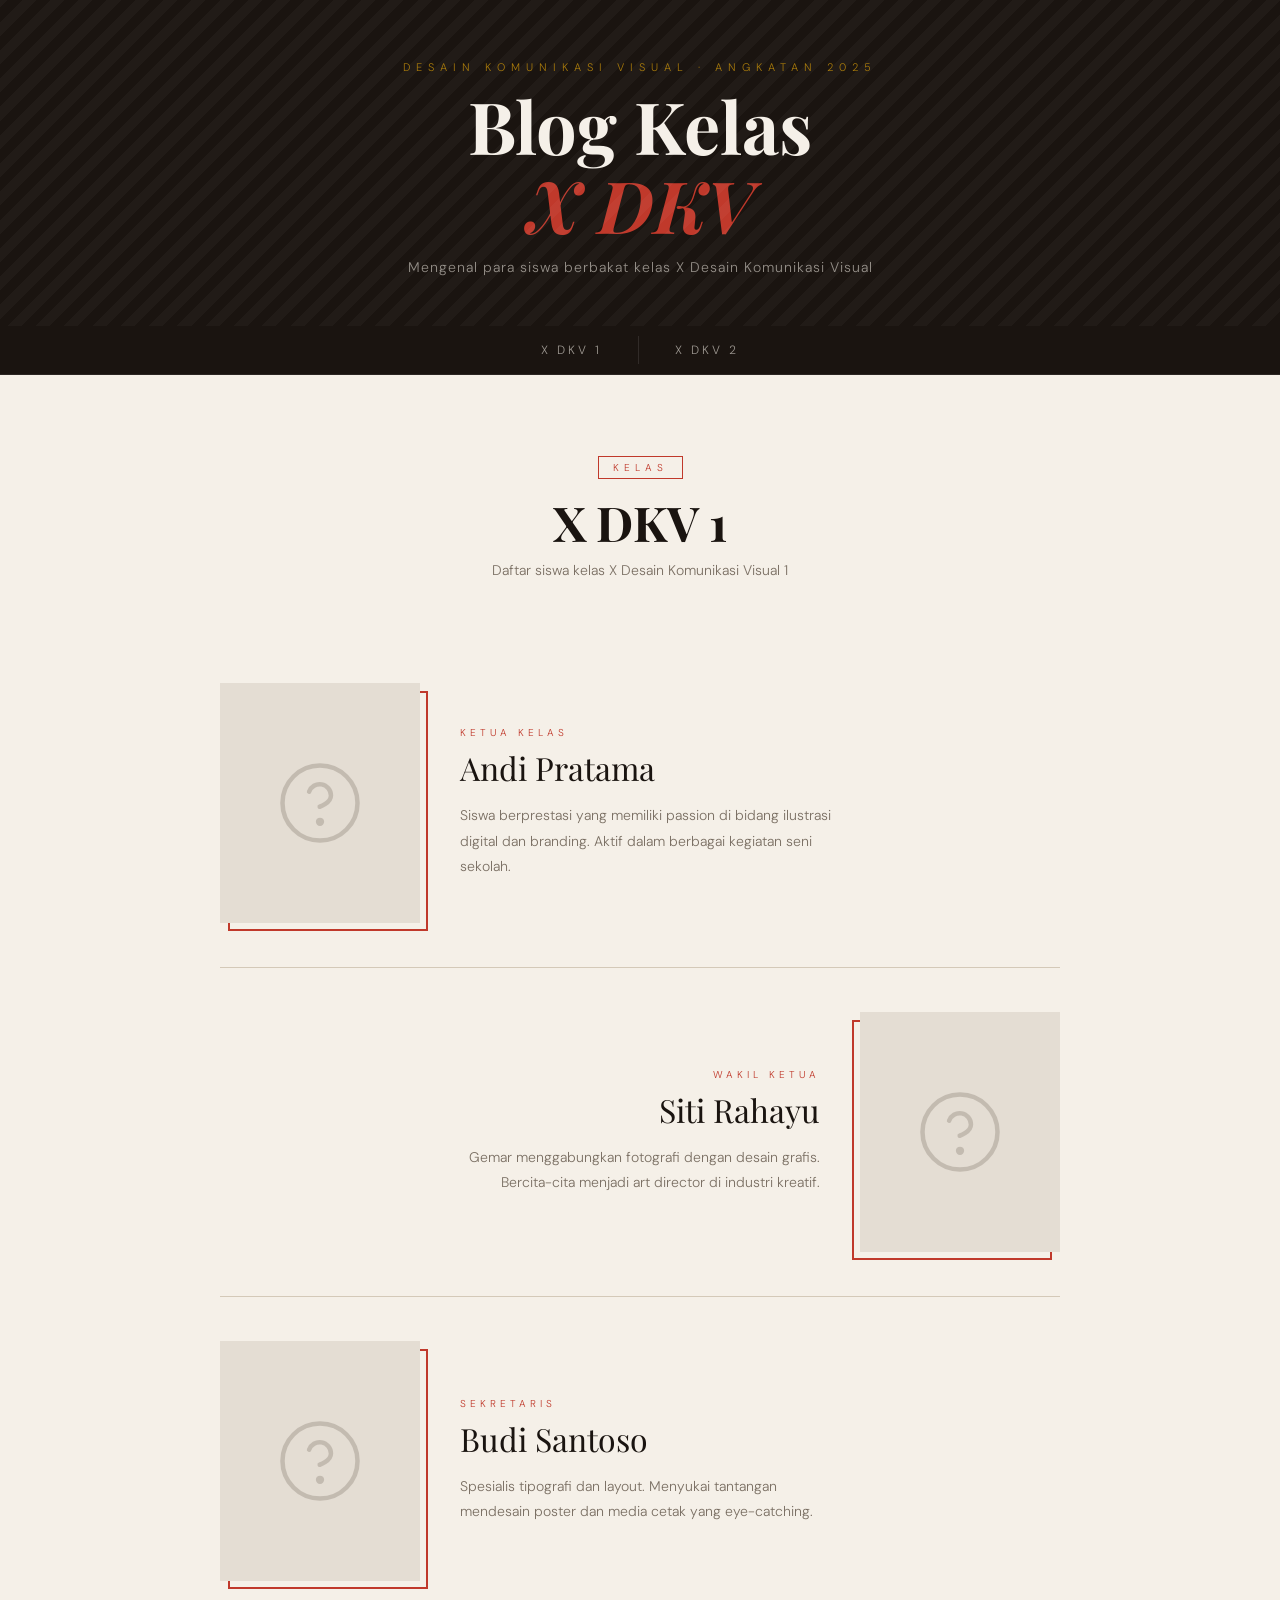
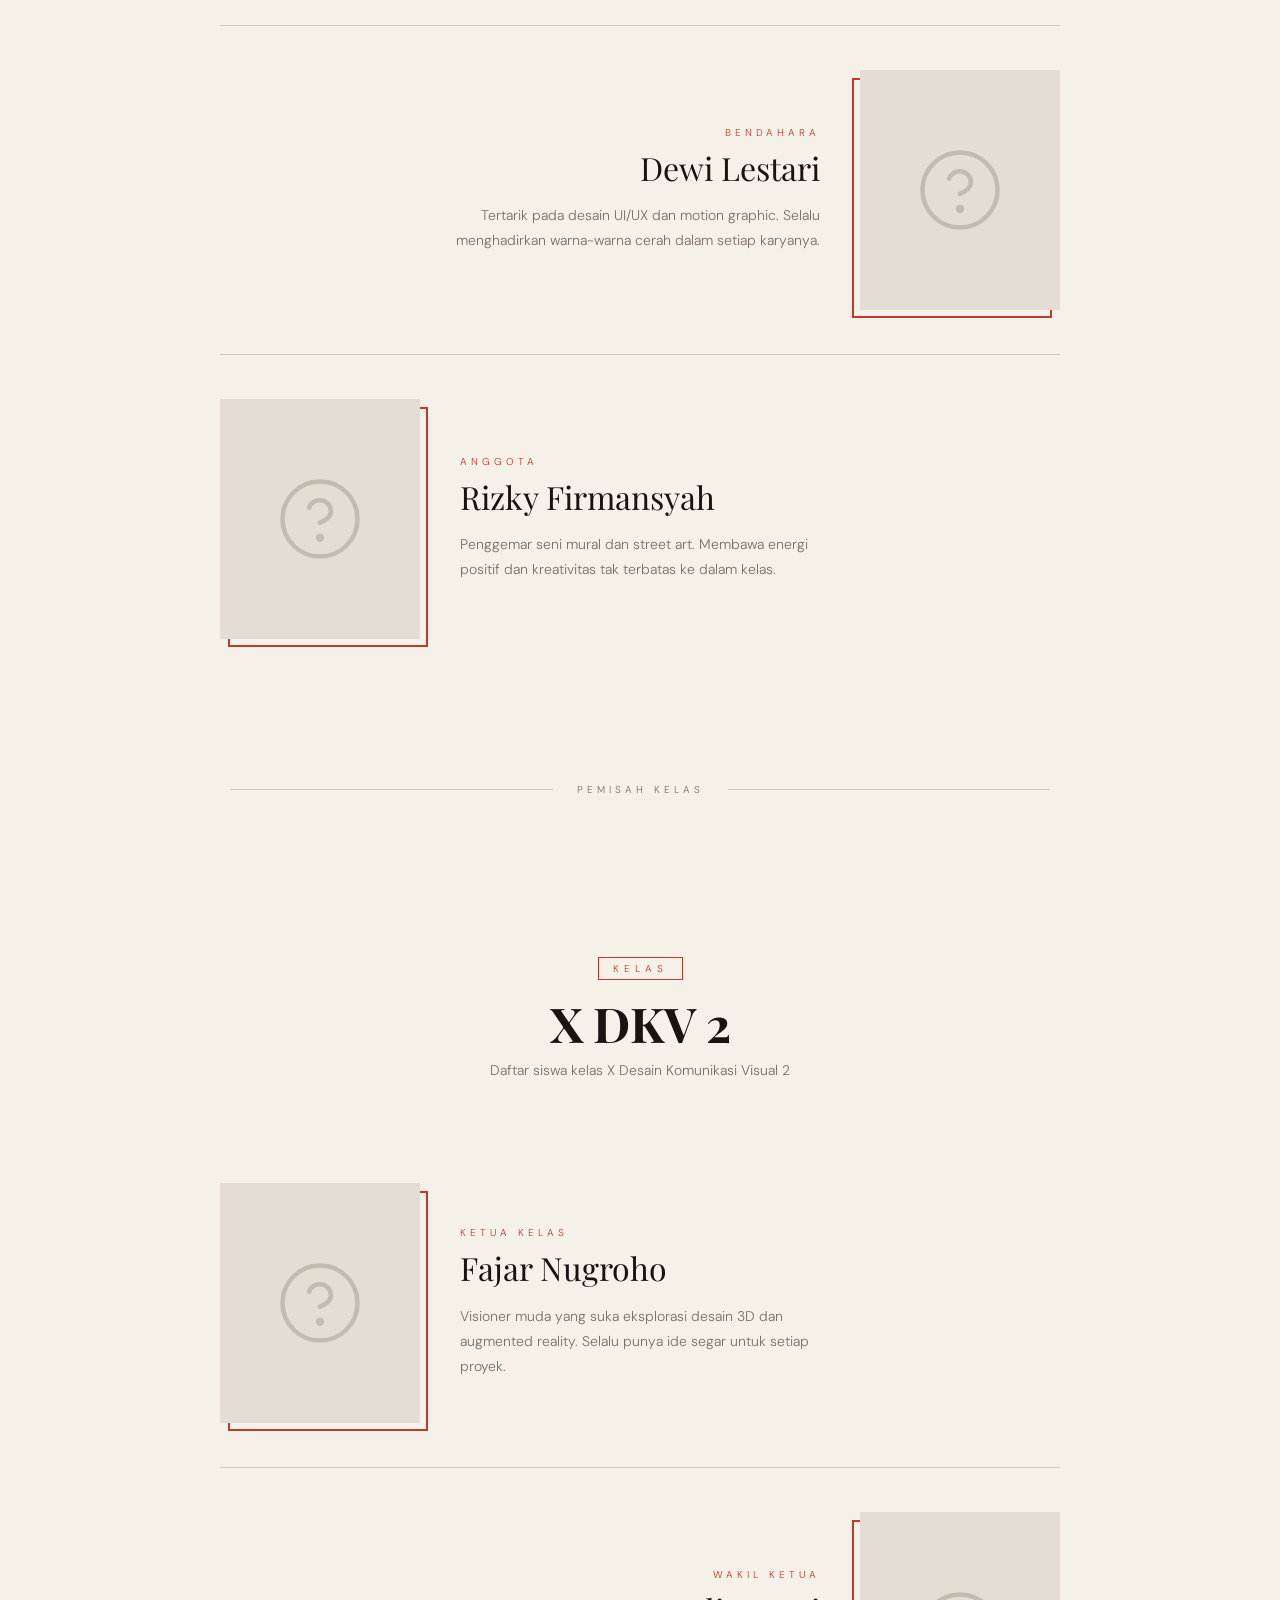
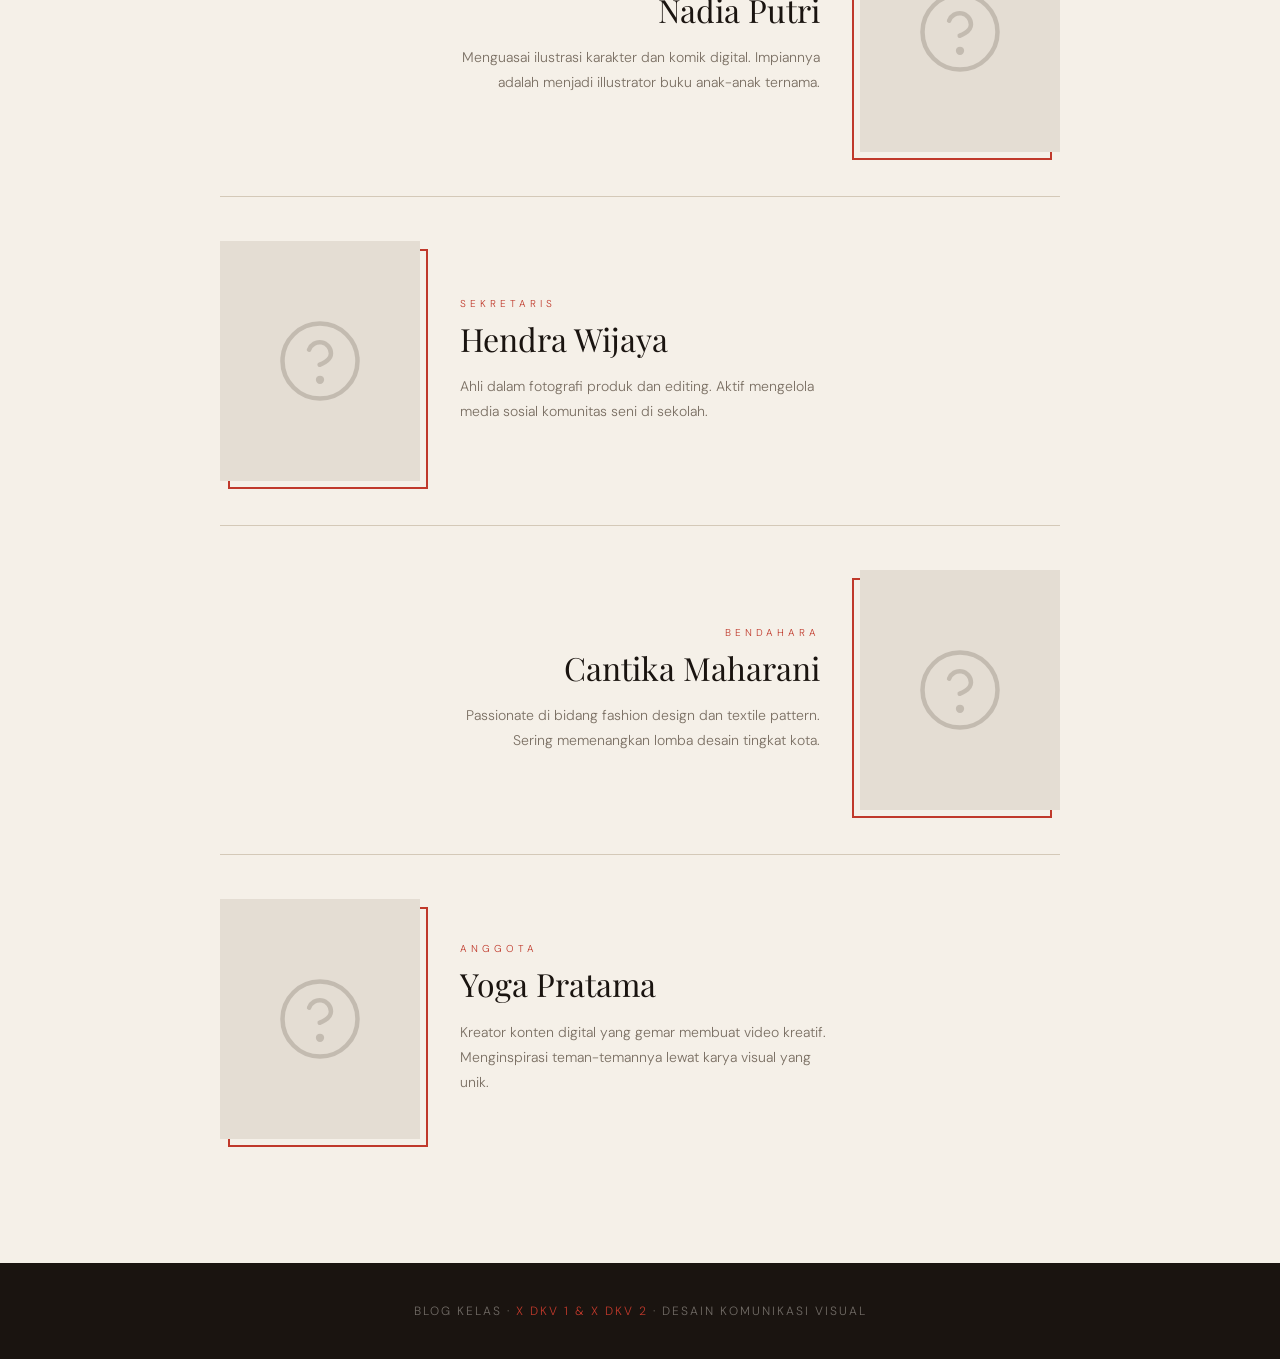
==== index.html @ 711d746b "Add index.html for X DKV blog layout This HTML file contains the structure and styling for a blog sh" ====
<!DOCTYPE html>
<html lang="id">
<head>
  <meta charset="UTF-8" />
  <meta name="viewport" content="width=device-width, initial-scale=1.0"/>
  <title>Blog Kelas X DKV — SMK IPIEMS</title>
  <link href="https://fonts.googleapis.com/css2?family=Playfair+Display:ital,wght@0,700;1,400&family=DM+Sans:wght@300;400;500&display=swap" rel="stylesheet"/>
  <style>
    *, *::before, *::after { margin: 0; padding: 0; box-sizing: border-box; }

    :root {
      --cream: #f5f0e8;
      --ink: #1a1410;
      --accent: #c0392b;
      --gold: #b8860b;
      --muted: #7a6f63;
      --card-bg: #ffffff;
      --divider: #d4c9b8;
    }

    html { scroll-behavior: smooth; }

    body {
      background: var(--cream);
      color: var(--ink);
      font-family: 'DM Sans', sans-serif;
      font-weight: 300;
      overflow-x: hidden;
    }

    /* ── HERO HEADER ── */
    header {
      background: var(--ink);
      padding: 60px 40px 50px;
      text-align: center;
      position: relative;
      overflow: hidden;
    }
    header::before {
      content: '';
      position: absolute;
      inset: 0;
      background: repeating-linear-gradient(
        -45deg,
        transparent,
        transparent 10px,
        rgba(255,255,255,.03) 10px,
        rgba(255,255,255,.03) 20px
      );
    }
    header .kode {
      font-family: 'DM Sans', sans-serif;
      font-size: 11px;
      letter-spacing: 6px;
      text-transform: uppercase;
      color: var(--gold);
      margin-bottom: 12px;
      opacity: .9;
    }
    header h1 {
      font-family: 'Playfair Display', serif;
      font-size: clamp(2.4rem, 6vw, 4.5rem);
      color: var(--cream);
      line-height: 1.1;
    }
    header h1 span { color: var(--accent); font-style: italic; }
    header p {
      margin-top: 14px;
      color: rgba(245,240,232,.55);
      font-size: 14px;
      letter-spacing: 1px;
    }

    /* ── NAV ── */
    nav {
      position: sticky;
      top: 0;
      z-index: 100;
      background: var(--ink);
      border-bottom: 1px solid rgba(255,255,255,.08);
      display: flex;
      justify-content: center;
      gap: 0;
    }
    nav a {
      color: rgba(245,240,232,.6);
      text-decoration: none;
      font-size: 12px;
      letter-spacing: 3px;
      text-transform: uppercase;
      padding: 16px 36px;
      transition: color .25s, background .25s;
    }
    nav a:hover, nav a.active {
      color: var(--cream);
      background: rgba(255,255,255,.07);
    }
    nav .sep { width: 1px; background: rgba(255,255,255,.1); margin: 10px 0; }

    /* ── SECTION WRAPPER ── */
    .section {
      padding: 80px 0;
    }
    .section-label {
      text-align: center;
      margin-bottom: 60px;
    }
    .section-label .tag {
      display: inline-block;
      font-size: 10px;
      letter-spacing: 5px;
      text-transform: uppercase;
      color: var(--accent);
      border: 1px solid var(--accent);
      padding: 4px 14px;
      margin-bottom: 16px;
    }
    .section-label h2 {
      font-family: 'Playfair Display', serif;
      font-size: clamp(2rem, 4vw, 3rem);
      color: var(--ink);
      line-height: 1.15;
    }
    .section-label p {
      margin-top: 10px;
      color: var(--muted);
      font-size: 14px;
    }

    /* ── DIVIDER ── */
    .class-divider {
      display: flex;
      align-items: center;
      gap: 24px;
      max-width: 900px;
      margin: 20px auto 80px;
      padding: 0 40px;
    }
    .class-divider::before,
    .class-divider::after {
      content: '';
      flex: 1;
      height: 1px;
      background: var(--divider);
    }
    .class-divider span {
      font-size: 10px;
      letter-spacing: 4px;
      text-transform: uppercase;
      color: var(--muted);
      white-space: nowrap;
    }

    /* ── STUDENT CARD ── */
    .student-list {
      max-width: 920px;
      margin: 0 auto;
      padding: 0 40px;
      display: flex;
      flex-direction: column;
      gap: 0;
    }

    .student-card {
      display: flex;
      align-items: center;
      gap: 0;
      padding: 44px 0;
      border-bottom: 1px solid var(--divider);
      opacity: 0;
      transform: translateY(28px);
      transition: opacity .55s ease, transform .55s ease;
    }
    .student-card.visible {
      opacity: 1;
      transform: translateY(0);
    }
    .student-card:last-child { border-bottom: none; }

    /* LEFT PHOTO */
    .student-card.left { flex-direction: row; }
    /* RIGHT PHOTO */
    .student-card.right { flex-direction: row-reverse; }

    /* Photo wrapper */
    .photo-wrap {
      flex-shrink: 0;
      width: 200px;
      height: 240px;
      position: relative;
    }
    .photo-wrap::before {
      content: '';
      position: absolute;
      width: 100%;
      height: 100%;
      border: 2px solid var(--accent);
      top: 8px;
      left: 8px;
      z-index: 0;
    }
    .student-card.right .photo-wrap::before {
      left: -8px;
    }
    .photo-wrap img {
      position: relative;
      z-index: 1;
      width: 100%;
      height: 100%;
      object-fit: cover;
      display: block;
      filter: grayscale(20%);
      transition: filter .3s;
    }
    .photo-wrap img:hover { filter: grayscale(0%); }

    /* No-photo placeholder */
    .photo-placeholder {
      position: relative;
      z-index: 1;
      width: 100%;
      height: 100%;
      background: #e4ddd3;
      display: flex;
      align-items: center;
      justify-content: center;
    }
    .photo-placeholder svg {
      width: 90px;
      height: 90px;
      opacity: 0.3;
      color: var(--muted);
    }

    /* Info */
    .student-info {
      flex: 1;
      padding: 0 40px;
    }
    .student-card.left .student-info { text-align: left; }
    .student-card.right .student-info { text-align: right; }

    .student-info .jabatan {
      font-size: 10px;
      letter-spacing: 4px;
      text-transform: uppercase;
      color: var(--accent);
      margin-bottom: 10px;
    }
    .student-info .nama a {
      font-family: 'Playfair Display', serif;
      font-size: clamp(1.5rem, 2.5vw, 2rem);
      color: var(--ink);
      text-decoration: none;
      border-bottom: 2px solid transparent;
      transition: border-color .25s, color .25s;
      display: inline-block;
      line-height: 1.2;
    }
    .student-info .nama a:hover {
      color: var(--accent);
      border-bottom-color: var(--accent);
    }
    .student-info .deskripsi {
      margin-top: 14px;
      font-size: 14px;
      line-height: 1.8;
      color: var(--muted);
      max-width: 380px;
    }
    .student-card.right .student-info .deskripsi { margin-left: auto; }

    /* ── FOOTER ── */
    footer {
      background: var(--ink);
      color: rgba(245,240,232,.4);
      text-align: center;
      padding: 40px;
      font-size: 12px;
      letter-spacing: 2px;
      text-transform: uppercase;
    }
    footer span { color: var(--accent); }

    /* ── RESPONSIVE ── */
    @media(max-width: 640px) {
      .student-card,
      .student-card.left,
      .student-card.right {
        flex-direction: column !important;
        align-items: flex-start;
        gap: 24px;
      }
      .photo-wrap { width: 160px; height: 190px; }
      .student-info { padding: 0; }
      .student-card.right .student-info { text-align: left; }
      .student-card.right .student-info .deskripsi { margin-left: 0; }
      .student-list { padding: 0 24px; }
    }
  </style>
</head>
<body>

<!-- ── HEADER ── -->
<header>
  <div class="kode">Desain Komunikasi Visual · Angkatan 2025</div>
  <h1>Blog Kelas<br/><span>X DKV</span></h1>
  <p>Mengenal para siswa berbakat kelas X Desain Komunikasi Visual</p>
</header>

<!-- ── NAV ── -->
<nav>
  <a href="#dkv1" class="active">X DKV 1</a>
  <div class="sep"></div>
  <a href="#dkv2">X DKV 2</a>
</nav>

<!-- ══════════════════════════════
     SECTION X DKV 1
══════════════════════════════ -->
<section class="section" id="dkv1">
  <div class="section-label">
    <div class="tag">Kelas</div>
    <h2>X DKV 1</h2>
    <p>Daftar siswa kelas X Desain Komunikasi Visual 1</p>
  </div>

  <div class="student-list" id="list-dkv1">

    <!-- Contoh siswa — ganti data di sini sesuai data asli -->
    <!-- FORMAT: data-photo="URL_FOTO" atau kosongkan untuk placeholder -->

    <div class="student-card left" data-photo="">
      <div class="photo-wrap">
        <div class="photo-placeholder"><svg viewBox="0 0 24 24" fill="none" stroke="#7a6f63" stroke-width="1.2" stroke-linecap="round" stroke-linejoin="round"><circle cx="12" cy="12" r="10"/><path d="M9.09 9a3 3 0 0 1 5.83 1c0 2-3 3-3 3"/><circle cx="12" cy="17" r=".5" fill="#7a6f63"/></svg></div>
      </div>
      <div class="student-info">
        <div class="jabatan">Ketua Kelas</div>
        <div class="nama"><a href="https://instagram.com" target="_blank">Andi Pratama</a></div>
        <div class="deskripsi">Siswa berprestasi yang memiliki passion di bidang ilustrasi digital dan branding. Aktif dalam berbagai kegiatan seni sekolah.</div>
      </div>
    </div>

    <div class="student-card right" data-photo="">
      <div class="photo-wrap">
        <div class="photo-placeholder"><svg viewBox="0 0 24 24" fill="none" stroke="#7a6f63" stroke-width="1.2" stroke-linecap="round" stroke-linejoin="round"><circle cx="12" cy="12" r="10"/><path d="M9.09 9a3 3 0 0 1 5.83 1c0 2-3 3-3 3"/><circle cx="12" cy="17" r=".5" fill="#7a6f63"/></svg></div>
      </div>
      <div class="student-info">
        <div class="jabatan">Wakil Ketua</div>
        <div class="nama"><a href="https://instagram.com" target="_blank">Siti Rahayu</a></div>
        <div class="deskripsi">Gemar menggabungkan fotografi dengan desain grafis. Bercita-cita menjadi art director di industri kreatif.</div>
      </div>
    </div>

    <div class="student-card left" data-photo="">
      <div class="photo-wrap">
        <div class="photo-placeholder"><svg viewBox="0 0 24 24" fill="none" stroke="#7a6f63" stroke-width="1.2" stroke-linecap="round" stroke-linejoin="round"><circle cx="12" cy="12" r="10"/><path d="M9.09 9a3 3 0 0 1 5.83 1c0 2-3 3-3 3"/><circle cx="12" cy="17" r=".5" fill="#7a6f63"/></svg></div>
      </div>
      <div class="student-info">
        <div class="jabatan">Sekretaris</div>
        <div class="nama"><a href="https://instagram.com" target="_blank">Budi Santoso</a></div>
        <div class="deskripsi">Spesialis tipografi dan layout. Menyukai tantangan mendesain poster dan media cetak yang eye-catching.</div>
      </div>
    </div>

    <div class="student-card right" data-photo="">
      <div class="photo-wrap">
        <div class="photo-placeholder"><svg viewBox="0 0 24 24" fill="none" stroke="#7a6f63" stroke-width="1.2" stroke-linecap="round" stroke-linejoin="round"><circle cx="12" cy="12" r="10"/><path d="M9.09 9a3 3 0 0 1 5.83 1c0 2-3 3-3 3"/><circle cx="12" cy="17" r=".5" fill="#7a6f63"/></svg></div>
      </div>
      <div class="student-info">
        <div class="jabatan">Bendahara</div>
        <div class="nama"><a href="https://instagram.com" target="_blank">Dewi Lestari</a></div>
        <div class="deskripsi">Tertarik pada desain UI/UX dan motion graphic. Selalu menghadirkan warna-warna cerah dalam setiap karyanya.</div>
      </div>
    </div>

    <div class="student-card left" data-photo="">
      <div class="photo-wrap">
        <div class="photo-placeholder"><svg viewBox="0 0 24 24" fill="none" stroke="#7a6f63" stroke-width="1.2" stroke-linecap="round" stroke-linejoin="round"><circle cx="12" cy="12" r="10"/><path d="M9.09 9a3 3 0 0 1 5.83 1c0 2-3 3-3 3"/><circle cx="12" cy="17" r=".5" fill="#7a6f63"/></svg></div>
      </div>
      <div class="student-info">
        <div class="jabatan">Anggota</div>
        <div class="nama"><a href="https://instagram.com" target="_blank">Rizky Firmansyah</a></div>
        <div class="deskripsi">Penggemar seni mural dan street art. Membawa energi positif dan kreativitas tak terbatas ke dalam kelas.</div>
      </div>
    </div>

  </div>
</section>

<!-- ── DIVIDER ── -->
<div class="class-divider">
  <span>Pemisah Kelas</span>
</div>

<!-- ══════════════════════════════
     SECTION X DKV 2
══════════════════════════════ -->
<section class="section" id="dkv2">
  <div class="section-label">
    <div class="tag">Kelas</div>
    <h2>X DKV 2</h2>
    <p>Daftar siswa kelas X Desain Komunikasi Visual 2</p>
  </div>

  <div class="student-list" id="list-dkv2">

    <div class="student-card left" data-photo="">
      <div class="photo-wrap">
        <div class="photo-placeholder"><svg viewBox="0 0 24 24" fill="none" stroke="#7a6f63" stroke-width="1.2" stroke-linecap="round" stroke-linejoin="round"><circle cx="12" cy="12" r="10"/><path d="M9.09 9a3 3 0 0 1 5.83 1c0 2-3 3-3 3"/><circle cx="12" cy="17" r=".5" fill="#7a6f63"/></svg></div>
      </div>
      <div class="student-info">
        <div class="jabatan">Ketua Kelas</div>
        <div class="nama"><a href="https://instagram.com" target="_blank">Fajar Nugroho</a></div>
        <div class="deskripsi">Visioner muda yang suka eksplorasi desain 3D dan augmented reality. Selalu punya ide segar untuk setiap proyek.</div>
      </div>
    </div>

    <div class="student-card right" data-photo="">
      <div class="photo-wrap">
        <div class="photo-placeholder"><svg viewBox="0 0 24 24" fill="none" stroke="#7a6f63" stroke-width="1.2" stroke-linecap="round" stroke-linejoin="round"><circle cx="12" cy="12" r="10"/><path d="M9.09 9a3 3 0 0 1 5.83 1c0 2-3 3-3 3"/><circle cx="12" cy="17" r=".5" fill="#7a6f63"/></svg></div>
      </div>
      <div class="student-info">
        <div class="jabatan">Wakil Ketua</div>
        <div class="nama"><a href="https://instagram.com" target="_blank">Nadia Putri</a></div>
        <div class="deskripsi">Menguasai ilustrasi karakter dan komik digital. Impiannya adalah menjadi illustrator buku anak-anak ternama.</div>
      </div>
    </div>

    <div class="student-card left" data-photo="">
      <div class="photo-wrap">
        <div class="photo-placeholder"><svg viewBox="0 0 24 24" fill="none" stroke="#7a6f63" stroke-width="1.2" stroke-linecap="round" stroke-linejoin="round"><circle cx="12" cy="12" r="10"/><path d="M9.09 9a3 3 0 0 1 5.83 1c0 2-3 3-3 3"/><circle cx="12" cy="17" r=".5" fill="#7a6f63"/></svg></div>
      </div>
      <div class="student-info">
        <div class="jabatan">Sekretaris</div>
        <div class="nama"><a href="https://instagram.com" target="_blank">Hendra Wijaya</a></div>
        <div class="deskripsi">Ahli dalam fotografi produk dan editing. Aktif mengelola media sosial komunitas seni di sekolah.</div>
      </div>
    </div>

    <div class="student-card right" data-photo="">
      <div class="photo-wrap">
        <div class="photo-placeholder"><svg viewBox="0 0 24 24" fill="none" stroke="#7a6f63" stroke-width="1.2" stroke-linecap="round" stroke-linejoin="round"><circle cx="12" cy="12" r="10"/><path d="M9.09 9a3 3 0 0 1 5.83 1c0 2-3 3-3 3"/><circle cx="12" cy="17" r=".5" fill="#7a6f63"/></svg></div>
      </div>
      <div class="student-info">
        <div class="jabatan">Bendahara</div>
        <div class="nama"><a href="https://instagram.com" target="_blank">Cantika Maharani</a></div>
        <div class="deskripsi">Passionate di bidang fashion design dan textile pattern. Sering memenangkan lomba desain tingkat kota.</div>
      </div>
    </div>

    <div class="student-card left" data-photo="">
      <div class="photo-wrap">
        <div class="photo-placeholder"><svg viewBox="0 0 24 24" fill="none" stroke="#7a6f63" stroke-width="1.2" stroke-linecap="round" stroke-linejoin="round"><circle cx="12" cy="12" r="10"/><path d="M9.09 9a3 3 0 0 1 5.83 1c0 2-3 3-3 3"/><circle cx="12" cy="17" r=".5" fill="#7a6f63"/></svg></div>
      </div>
      <div class="student-info">
        <div class="jabatan">Anggota</div>
        <div class="nama"><a href="https://instagram.com" target="_blank">Yoga Pratama</a></div>
        <div class="deskripsi">Kreator konten digital yang gemar membuat video kreatif. Menginspirasi teman-temannya lewat karya visual yang unik.</div>
      </div>
    </div>

  </div>
</section>

<!-- ── FOOTER ── -->
<footer>
  Blog Kelas · <span>X DKV 1 &amp; X DKV 2</span> · Desain Komunikasi Visual
</footer>

<script>
  // ── Scroll reveal ──
  const cards = document.querySelectorAll('.student-card');
  const io = new IntersectionObserver((entries) => {
    entries.forEach(e => {
      if (e.isIntersecting) {
        e.target.classList.add('visible');
        io.unobserve(e.target);
      }
    });
  }, { threshold: 0.15 });
  cards.forEach(c => io.observe(c));

  // ── Nav active state on scroll ──
  const sections = document.querySelectorAll('section[id]');
  const navLinks = document.querySelectorAll('nav a');
  window.addEventListener('scroll', () => {
    let current = '';
    sections.forEach(s => {
      if (window.scrollY >= s.offsetTop - 100) current = s.id;
    });
    navLinks.forEach(a => {
      a.classList.toggle('active', a.getAttribute('href') === '#' + current);
    });
  });

  // ── Load real photos if data-photo set ──
  document.querySelectorAll('.student-card[data-photo]').forEach(card => {
    const url = card.dataset.photo;
    const wrap = card.querySelector('.photo-wrap');
    if (url) {
      const img = document.createElement('img');
      img.src = url;
      img.alt = 'Foto siswa';
      wrap.innerHTML = '';
      wrap.appendChild(img);
    }
  });
</script>
</body>
  </html>
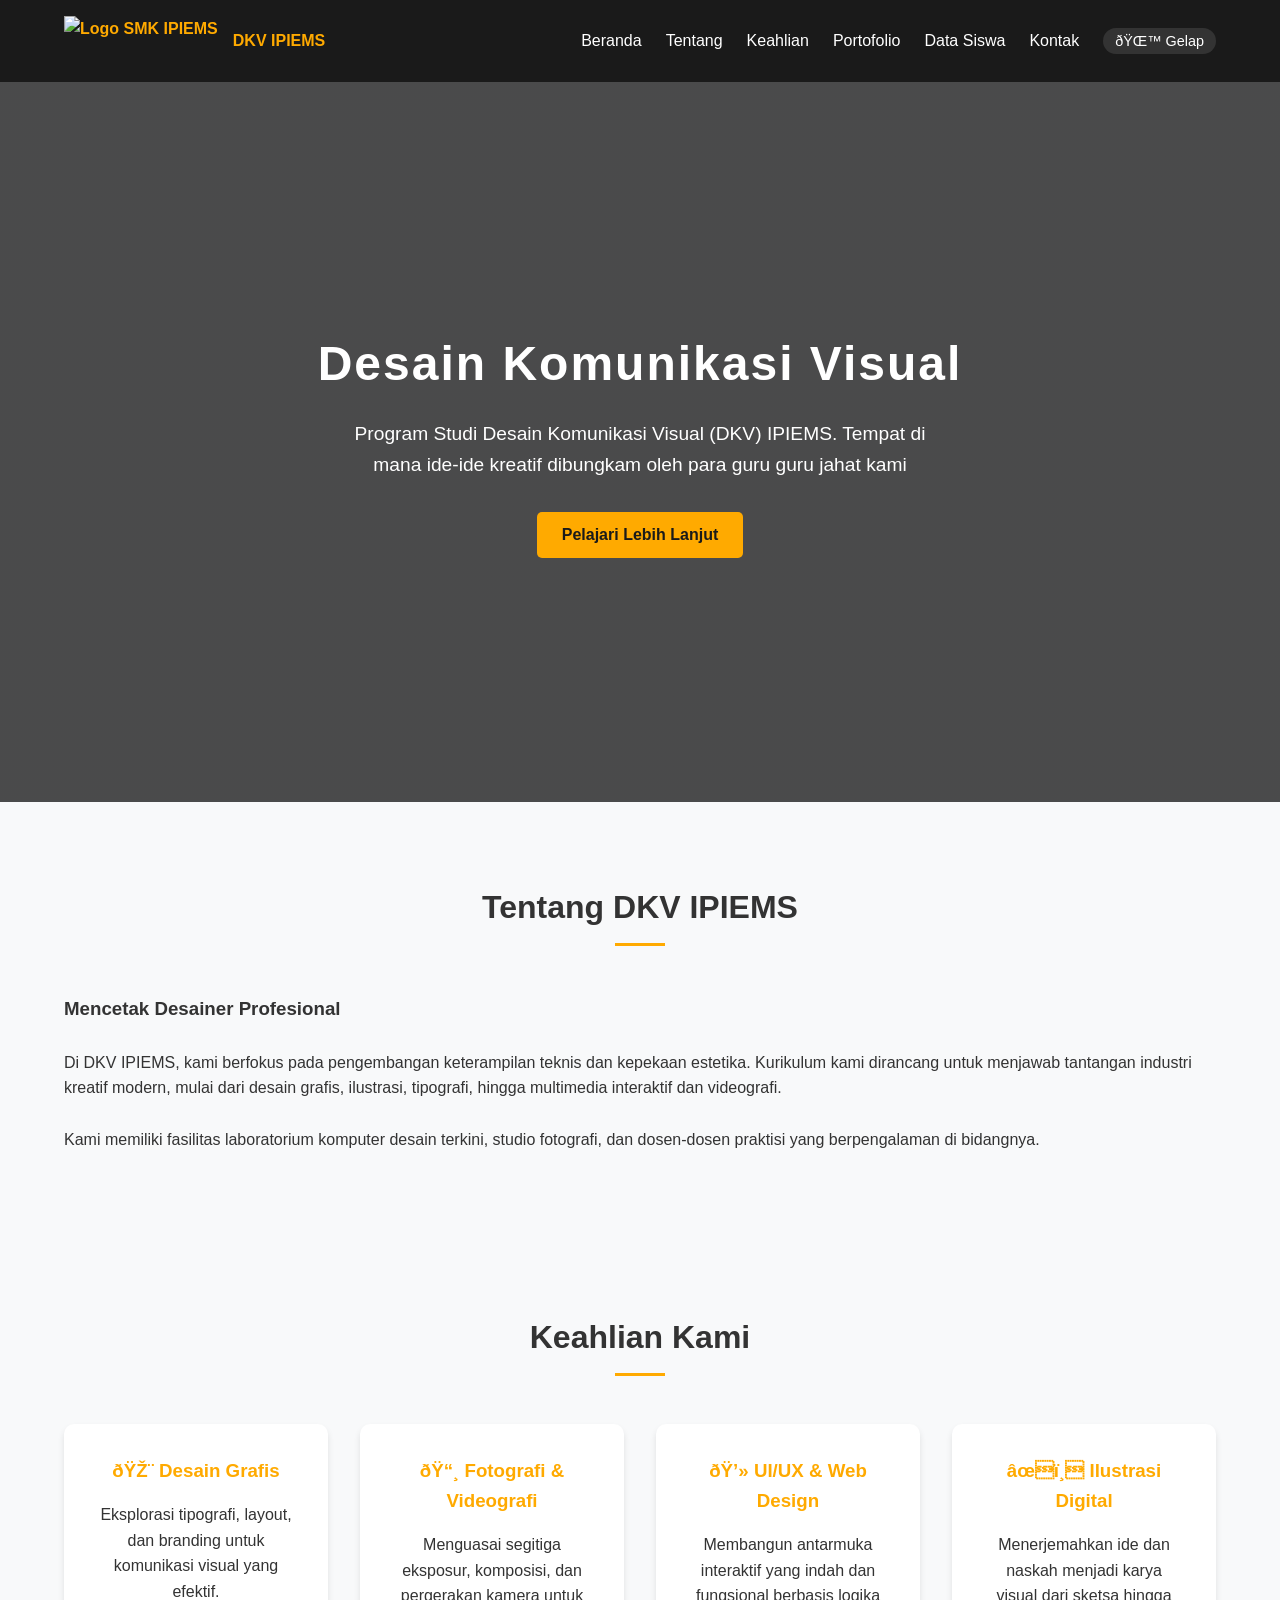
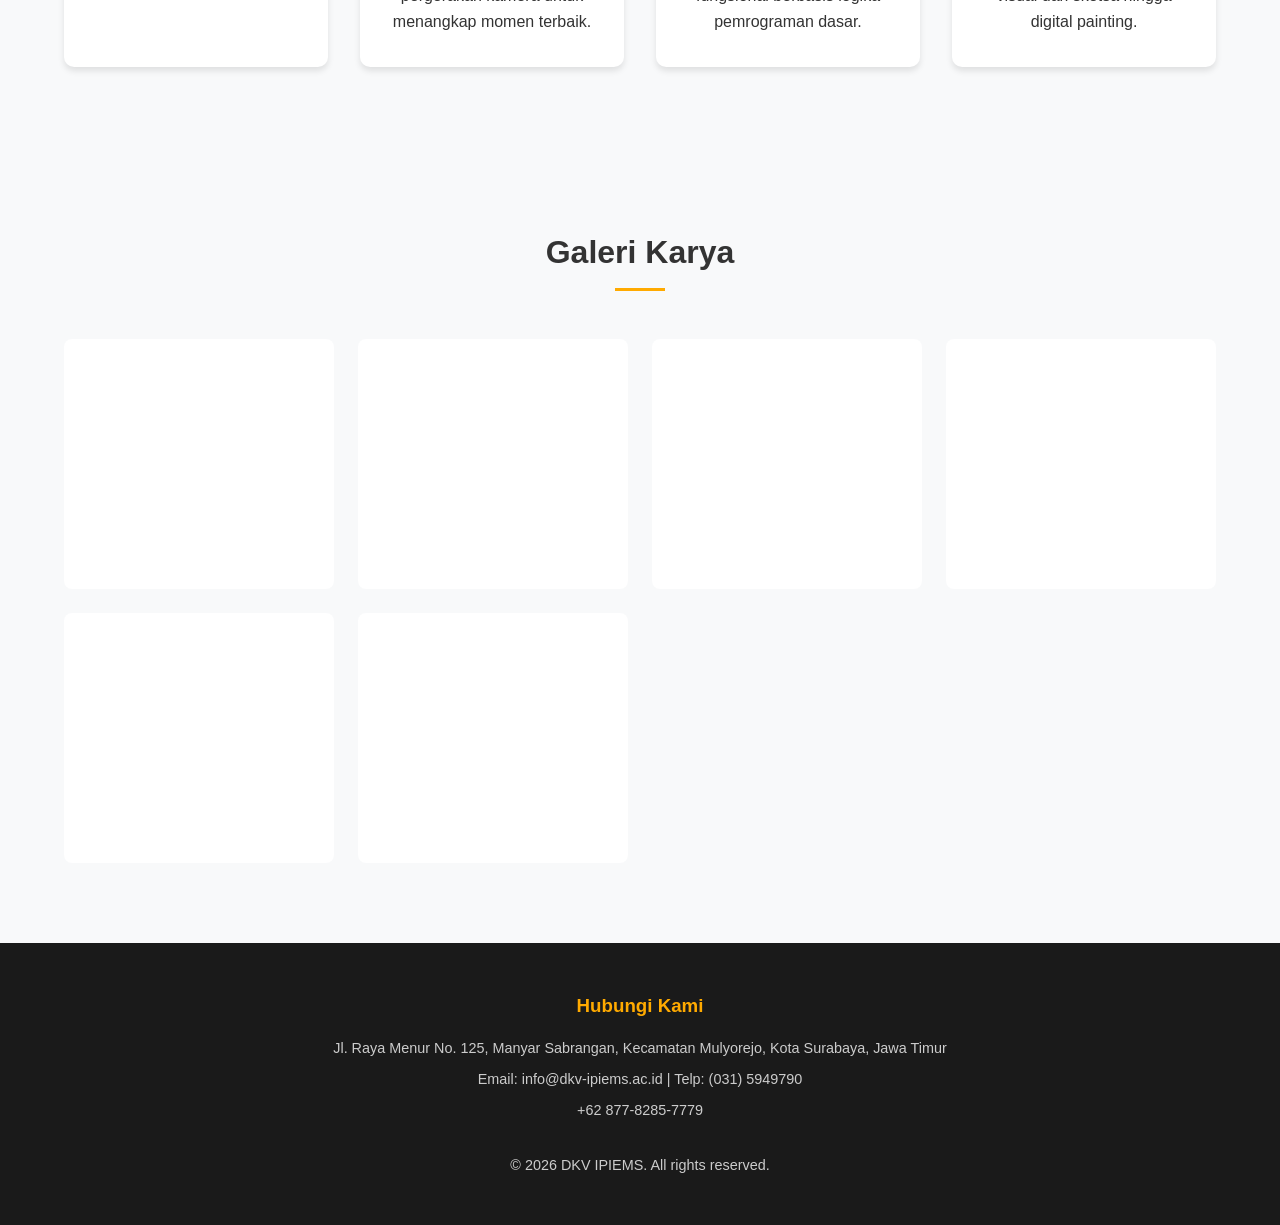
==== commit ef0cbe60: "Refactor index.html for improved structure and styling" ====
--- a/index.html
+++ b/index.html
@@ -1,512 +1,297 @@
 <!DOCTYPE html>
 <html lang="id">
 <head>
-  <meta charset="UTF-8" />
-  <meta name="viewport" content="width=device-width, initial-scale=1.0"/>
-  <title>Blog Kelas X DKV — SMK IPIEMS</title>
-  <link href="https://fonts.googleapis.com/css2?family=Playfair+Display:ital,wght@0,700;1,400&family=DM+Sans:wght@300;400;500&display=swap" rel="stylesheet"/>
-  <style>
-    *, *::before, *::after { margin: 0; padding: 0; box-sizing: border-box; }
-
-    :root {
-      --cream: #f5f0e8;
-      --ink: #1a1410;
-      --accent: #c0392b;
-      --gold: #b8860b;
-      --muted: #7a6f63;
-      --card-bg: #ffffff;
-      --divider: #d4c9b8;
-    }
-
-    html { scroll-behavior: smooth; }
-
-    body {
-      background: var(--cream);
-      color: var(--ink);
-      font-family: 'DM Sans', sans-serif;
-      font-weight: 300;
-      overflow-x: hidden;
-    }
-
-    /* ── HERO HEADER ── */
-    header {
-      background: var(--ink);
-      padding: 60px 40px 50px;
-      text-align: center;
-      position: relative;
-      overflow: hidden;
-    }
-    header::before {
-      content: '';
-      position: absolute;
-      inset: 0;
-      background: repeating-linear-gradient(
-        -45deg,
-        transparent,
-        transparent 10px,
-        rgba(255,255,255,.03) 10px,
-        rgba(255,255,255,.03) 20px
-      );
-    }
-    header .kode {
-      font-family: 'DM Sans', sans-serif;
-      font-size: 11px;
-      letter-spacing: 6px;
-      text-transform: uppercase;
-      color: var(--gold);
-      margin-bottom: 12px;
-      opacity: .9;
-    }
-    header h1 {
-      font-family: 'Playfair Display', serif;
-      font-size: clamp(2.4rem, 6vw, 4.5rem);
-      color: var(--cream);
-      line-height: 1.1;
-    }
-    header h1 span { color: var(--accent); font-style: italic; }
-    header p {
-      margin-top: 14px;
-      color: rgba(245,240,232,.55);
-      font-size: 14px;
-      letter-spacing: 1px;
-    }
-
-    /* ── NAV ── */
-    nav {
-      position: sticky;
-      top: 0;
-      z-index: 100;
-      background: var(--ink);
-      border-bottom: 1px solid rgba(255,255,255,.08);
-      display: flex;
-      justify-content: center;
-      gap: 0;
-    }
-    nav a {
-      color: rgba(245,240,232,.6);
-      text-decoration: none;
-      font-size: 12px;
-      letter-spacing: 3px;
-      text-transform: uppercase;
-      padding: 16px 36px;
-      transition: color .25s, background .25s;
-    }
-    nav a:hover, nav a.active {
-      color: var(--cream);
-      background: rgba(255,255,255,.07);
-    }
-    nav .sep { width: 1px; background: rgba(255,255,255,.1); margin: 10px 0; }
-
-    /* ── SECTION WRAPPER ── */
-    .section {
-      padding: 80px 0;
-    }
-    .section-label {
-      text-align: center;
-      margin-bottom: 60px;
-    }
-    .section-label .tag {
-      display: inline-block;
-      font-size: 10px;
-      letter-spacing: 5px;
-      text-transform: uppercase;
-      color: var(--accent);
-      border: 1px solid var(--accent);
-      padding: 4px 14px;
-      margin-bottom: 16px;
-    }
-    .section-label h2 {
-      font-family: 'Playfair Display', serif;
-      font-size: clamp(2rem, 4vw, 3rem);
-      color: var(--ink);
-      line-height: 1.15;
-    }
-    .section-label p {
-      margin-top: 10px;
-      color: var(--muted);
-      font-size: 14px;
-    }
-
-    /* ── DIVIDER ── */
-    .class-divider {
-      display: flex;
-      align-items: center;
-      gap: 24px;
-      max-width: 900px;
-      margin: 20px auto 80px;
-      padding: 0 40px;
-    }
-    .class-divider::before,
-    .class-divider::after {
-      content: '';
-      flex: 1;
-      height: 1px;
-      background: var(--divider);
-    }
-    .class-divider span {
-      font-size: 10px;
-      letter-spacing: 4px;
-      text-transform: uppercase;
-      color: var(--muted);
-      white-space: nowrap;
-    }
-
-    /* ── STUDENT CARD ── */
-    .student-list {
-      max-width: 920px;
-      margin: 0 auto;
-      padding: 0 40px;
-      display: flex;
-      flex-direction: column;
-      gap: 0;
-    }
-
-    .student-card {
-      display: flex;
-      align-items: center;
-      gap: 0;
-      padding: 44px 0;
-      border-bottom: 1px solid var(--divider);
-      opacity: 0;
-      transform: translateY(28px);
-      transition: opacity .55s ease, transform .55s ease;
-    }
-    .student-card.visible {
-      opacity: 1;
-      transform: translateY(0);
-    }
-    .student-card:last-child { border-bottom: none; }
-
-    /* LEFT PHOTO */
-    .student-card.left { flex-direction: row; }
-    /* RIGHT PHOTO */
-    .student-card.right { flex-direction: row-reverse; }
-
-    /* Photo wrapper */
-    .photo-wrap {
-      flex-shrink: 0;
-      width: 200px;
-      height: 240px;
-      position: relative;
-    }
-    .photo-wrap::before {
-      content: '';
-      position: absolute;
-      width: 100%;
-      height: 100%;
-      border: 2px solid var(--accent);
-      top: 8px;
-      left: 8px;
-      z-index: 0;
-    }
-    .student-card.right .photo-wrap::before {
-      left: -8px;
-    }
-    .photo-wrap img {
-      position: relative;
-      z-index: 1;
-      width: 100%;
-      height: 100%;
-      object-fit: cover;
-      display: block;
-      filter: grayscale(20%);
-      transition: filter .3s;
-    }
-    .photo-wrap img:hover { filter: grayscale(0%); }
-
-    /* No-photo placeholder */
-    .photo-placeholder {
-      position: relative;
-      z-index: 1;
-      width: 100%;
-      height: 100%;
-      background: #e4ddd3;
-      display: flex;
-      align-items: center;
-      justify-content: center;
-    }
-    .photo-placeholder svg {
-      width: 90px;
-      height: 90px;
-      opacity: 0.3;
-      color: var(--muted);
-    }
-
-    /* Info */
-    .student-info {
-      flex: 1;
-      padding: 0 40px;
-    }
-    .student-card.left .student-info { text-align: left; }
-    .student-card.right .student-info { text-align: right; }
-
-    .student-info .jabatan {
-      font-size: 10px;
-      letter-spacing: 4px;
-      text-transform: uppercase;
-      color: var(--accent);
-      margin-bottom: 10px;
-    }
-    .student-info .nama a {
-      font-family: 'Playfair Display', serif;
-      font-size: clamp(1.5rem, 2.5vw, 2rem);
-      color: var(--ink);
-      text-decoration: none;
-      border-bottom: 2px solid transparent;
-      transition: border-color .25s, color .25s;
-      display: inline-block;
-      line-height: 1.2;
-    }
-    .student-info .nama a:hover {
-      color: var(--accent);
-      border-bottom-color: var(--accent);
-    }
-    .student-info .deskripsi {
-      margin-top: 14px;
-      font-size: 14px;
-      line-height: 1.8;
-      color: var(--muted);
-      max-width: 380px;
-    }
-    .student-card.right .student-info .deskripsi { margin-left: auto; }
-
-    /* ── FOOTER ── */
-    footer {
-      background: var(--ink);
-      color: rgba(245,240,232,.4);
-      text-align: center;
-      padding: 40px;
-      font-size: 12px;
-      letter-spacing: 2px;
-      text-transform: uppercase;
-    }
-    footer span { color: var(--accent); }
-
-    /* ── RESPONSIVE ── */
-    @media(max-width: 640px) {
-      .student-card,
-      .student-card.left,
-      .student-card.right {
-        flex-direction: column !important;
-        align-items: flex-start;
-        gap: 24px;
-      }
-      .photo-wrap { width: 160px; height: 190px; }
-      .student-info { padding: 0; }
-      .student-card.right .student-info { text-align: left; }
-      .student-card.right .student-info .deskripsi { margin-left: 0; }
-      .student-list { padding: 0 24px; }
-    }
-  </style>
+    <meta charset="UTF-8">
+    <meta name="viewport" content="width=device-width, initial-scale=1.0">
+    <title>DKV IPIEMS - Desain Komunikasi Visual</title>
+    <style>
+        :root {
+            --bg-color: #f8f9fa;
+            --text-color: #333;
+            --card-bg: #fff;
+            --accent: #ffaa00;
+            --header-bg: #1a1a1a;
+        }
+
+        .dark-mode {
+            --bg-color: #121212;
+            --text-color: #e0e0e0;
+            --card-bg: #1e1e1e;
+            --header-bg: #000000;
+        }
+
+        * {
+            margin: 0;
+            padding: 0;
+            box-sizing: border-box;
+            font-family: 'Segoe UI', Tahoma, Geneva, Verdana, sans-serif;
+            scroll-behavior: smooth;
+        }
+        
+        body {
+            background-color: var(--bg-color);
+            color: var(--text-color);
+            line-height: 1.6;
+            transition: background-color 0.4s ease, color 0.4s ease;
+            overflow-x: hidden; 
+        }
+
+        header {
+            background-color: var(--header-bg);
+            color: #fff;
+            padding: 1rem 5%;
+            display: flex;
+            justify-content: space-between;
+            align-items: center;
+            position: sticky;
+            top: 0;
+            z-index: 100;
+            transition: background-color 0.4s ease;
+        }
+
+        .logo {
+            display: flex;         
+            align-items: center;    
+            gap: 15px;            
+            text-decoration: none;
+            color: var(--accent);       
+            font-weight: bold;
+            z-index: 101;
+        }
+
+        .logo-img { height: 50px; width: auto; display: block; }
+
+        .menu-toggle {
+            display: none; 
+            flex-direction: column;
+            gap: 5px;
+            cursor: pointer;
+            padding: 5px;
+            z-index: 101; 
+            margin-left: auto; 
+        }
+        
+        .menu-toggle span {
+            width: 6px;
+            height: 6px;
+            background-color: var(--accent);
+            border-radius: 50%;
+            transition: 0.3s;
+        }
+
+        nav ul {
+            list-style: none;
+            display: flex;
+            gap: 1.5rem;
+            align-items: center;
+        }
+
+        nav ul li a {
+            color: #fff;
+            text-decoration: none;
+            transition: color 0.3s;
+            font-weight: 500;
+        }
+
+        nav ul li a:hover { color: var(--accent); }
+
+        #tombol-tema {
+            background-color: #333; padding: 5px 12px; border-radius: 20px; font-size: 0.9rem;
+        }
+        #tombol-tema:hover { background-color: #555; color: #fff; }
+
+        .hero {
+            background: linear-gradient(rgba(0, 0, 0, 0.7), rgba(0, 0, 0, 0.7)), url('Genshin_Impact_Duolingo.jpg') center/cover;
+            height: 80vh;
+            display: flex; flex-direction: column; justify-content: center; align-items: center; text-align: center; color: #fff; padding: 0 20px;
+        }
+
+        .hero h1 { font-size: 3rem; margin-bottom: 1rem; letter-spacing: 2px; }
+        .hero p { font-size: 1.2rem; max-width: 600px; margin-bottom: 2rem; }
+        
+        .btn {
+            padding: 10px 25px; background-color: var(--accent); color: #1a1a1a; text-decoration: none; font-weight: bold; border-radius: 5px; transition: 0.3s;
+        }
+        .btn:hover { background-color: #e69900; transform: scale(1.05); }
+
+        section { padding: 5rem 5%; }
+        .section-title { text-align: center; font-size: 2rem; margin-bottom: 3rem; color: var(--text-color); position: relative; }
+        .section-title::after { content: ''; display: block; width: 50px; height: 3px; background: var(--accent); margin: 10px auto 0; }
+
+        .about-content { display: flex; gap: 2rem; align-items: center; }
+        .about-text { flex: 1; }
+
+        .keahlian-grid { display: grid; grid-template-columns: repeat(auto-fit, minmax(250px, 1fr)); gap: 2rem; }
+        .keahlian-card {
+            background-color: var(--card-bg); padding: 2rem; border-radius: 10px; box-shadow: 0 4px 6px rgba(0, 0, 0, 0.1); text-align: center; transition: 0.3s;
+        }
+        .keahlian-card h3 { margin-bottom: 1rem; color: var(--accent); }
+        .keahlian-card:hover { transform: translateY(-10px); box-shadow: 0 10px 20px rgba(255, 170, 0, 0.2); }
+
+        #portofolio { background-color: var(--bg-color); }
+        .gallery-grid { display: grid; grid-template-columns: repeat(auto-fit, minmax(250px, 1fr)); gap: 1.5rem; }
+        .gallery-item {
+            background-color: var(--card-bg); height: 250px; border-radius: 8px; display: flex; justify-content: center; align-items: center; color: #666; font-weight: bold; transition: 0.3s;
+            background-image: url('https://via.placeholder.com/400x300?text=Karya+Siswa'); background-size: cover; background-position: center;
+        }
+        .gallery-item:hover { transform: translateY(-10px); box-shadow: 0 10px 20px rgba(0,0,0,0.3); }
+
+        footer { background-color: var(--header-bg); color: #ccc; text-align: center; padding: 3rem 5%; transition: 0.4s; }
+        footer h3 { color: var(--accent); margin-bottom: 1rem; }
+        footer p { margin-top: 0.5rem; font-size: 0.9rem; }
+
+        @media (max-width: 850px) {
+            
+            .menu-toggle {
+                display: flex; 
+            }
+
+            nav ul {
+                position: fixed; 
+                top: 0;
+                right: -100%; 
+                width: 250px;
+                height: 100vh; 
+                background-color: var(--header-bg);
+                flex-direction: column; 
+                justify-content: flex-start;
+                padding-top: 6rem; 
+                gap: 2rem;
+                box-shadow: -5px 0 15px rgba(0,0,0,0.5);
+                transition: right 0.4s ease; 
+            }
+
+            nav ul.muncul {
+                right: 0; 
+            }
+
+            .about-content { flex-direction: column; }
+            .hero h1 { font-size: 2.2rem; }
+        }
+    </style>
 </head>
 <body>
 
-<!-- ── HEADER ── -->
-<header>
-  <div class="kode">Desain Komunikasi Visual · Angkatan 2025</div>
-  <h1>Blog Kelas<br/><span>X DKV</span></h1>
-  <p>Mengenal para siswa berbakat kelas X Desain Komunikasi Visual</p>
-</header>
-
-<!-- ── NAV ── -->
-<nav>
-  <a href="#dkv1" class="active">X DKV 1</a>
-  <div class="sep"></div>
-  <a href="#dkv2">X DKV 2</a>
-</nav>
-
-<!-- ══════════════════════════════
-     SECTION X DKV 1
-══════════════════════════════ -->
-<section class="section" id="dkv1">
-  <div class="section-label">
-    <div class="tag">Kelas</div>
-    <h2>X DKV 1</h2>
-    <p>Daftar siswa kelas X Desain Komunikasi Visual 1</p>
-  </div>
-
-  <div class="student-list" id="list-dkv1">
-
-    <!-- Contoh siswa — ganti data di sini sesuai data asli -->
-    <!-- FORMAT: data-photo="URL_FOTO" atau kosongkan untuk placeholder -->
-
-    <div class="student-card left" data-photo="">
-      <div class="photo-wrap">
-        <div class="photo-placeholder"><svg viewBox="0 0 24 24" fill="none" stroke="#7a6f63" stroke-width="1.2" stroke-linecap="round" stroke-linejoin="round"><circle cx="12" cy="12" r="10"/><path d="M9.09 9a3 3 0 0 1 5.83 1c0 2-3 3-3 3"/><circle cx="12" cy="17" r=".5" fill="#7a6f63"/></svg></div>
-      </div>
-      <div class="student-info">
-        <div class="jabatan">Ketua Kelas</div>
-        <div class="nama"><a href="https://instagram.com" target="_blank">Andi Pratama</a></div>
-        <div class="deskripsi">Siswa berprestasi yang memiliki passion di bidang ilustrasi digital dan branding. Aktif dalam berbagai kegiatan seni sekolah.</div>
-      </div>
-    </div>
-
-    <div class="student-card right" data-photo="">
-      <div class="photo-wrap">
-        <div class="photo-placeholder"><svg viewBox="0 0 24 24" fill="none" stroke="#7a6f63" stroke-width="1.2" stroke-linecap="round" stroke-linejoin="round"><circle cx="12" cy="12" r="10"/><path d="M9.09 9a3 3 0 0 1 5.83 1c0 2-3 3-3 3"/><circle cx="12" cy="17" r=".5" fill="#7a6f63"/></svg></div>
-      </div>
-      <div class="student-info">
-        <div class="jabatan">Wakil Ketua</div>
-        <div class="nama"><a href="https://instagram.com" target="_blank">Siti Rahayu</a></div>
-        <div class="deskripsi">Gemar menggabungkan fotografi dengan desain grafis. Bercita-cita menjadi art director di industri kreatif.</div>
-      </div>
-    </div>
-
-    <div class="student-card left" data-photo="">
-      <div class="photo-wrap">
-        <div class="photo-placeholder"><svg viewBox="0 0 24 24" fill="none" stroke="#7a6f63" stroke-width="1.2" stroke-linecap="round" stroke-linejoin="round"><circle cx="12" cy="12" r="10"/><path d="M9.09 9a3 3 0 0 1 5.83 1c0 2-3 3-3 3"/><circle cx="12" cy="17" r=".5" fill="#7a6f63"/></svg></div>
-      </div>
-      <div class="student-info">
-        <div class="jabatan">Sekretaris</div>
-        <div class="nama"><a href="https://instagram.com" target="_blank">Budi Santoso</a></div>
-        <div class="deskripsi">Spesialis tipografi dan layout. Menyukai tantangan mendesain poster dan media cetak yang eye-catching.</div>
-      </div>
-    </div>
-
-    <div class="student-card right" data-photo="">
-      <div class="photo-wrap">
-        <div class="photo-placeholder"><svg viewBox="0 0 24 24" fill="none" stroke="#7a6f63" stroke-width="1.2" stroke-linecap="round" stroke-linejoin="round"><circle cx="12" cy="12" r="10"/><path d="M9.09 9a3 3 0 0 1 5.83 1c0 2-3 3-3 3"/><circle cx="12" cy="17" r=".5" fill="#7a6f63"/></svg></div>
-      </div>
-      <div class="student-info">
-        <div class="jabatan">Bendahara</div>
-        <div class="nama"><a href="https://instagram.com" target="_blank">Dewi Lestari</a></div>
-        <div class="deskripsi">Tertarik pada desain UI/UX dan motion graphic. Selalu menghadirkan warna-warna cerah dalam setiap karyanya.</div>
-      </div>
-    </div>
-
-    <div class="student-card left" data-photo="">
-      <div class="photo-wrap">
-        <div class="photo-placeholder"><svg viewBox="0 0 24 24" fill="none" stroke="#7a6f63" stroke-width="1.2" stroke-linecap="round" stroke-linejoin="round"><circle cx="12" cy="12" r="10"/><path d="M9.09 9a3 3 0 0 1 5.83 1c0 2-3 3-3 3"/><circle cx="12" cy="17" r=".5" fill="#7a6f63"/></svg></div>
-      </div>
-      <div class="student-info">
-        <div class="jabatan">Anggota</div>
-        <div class="nama"><a href="https://instagram.com" target="_blank">Rizky Firmansyah</a></div>
-        <div class="deskripsi">Penggemar seni mural dan street art. Membawa energi positif dan kreativitas tak terbatas ke dalam kelas.</div>
-      </div>
-    </div>
-
-  </div>
-</section>
-
-<!-- ── DIVIDER ── -->
-<div class="class-divider">
-  <span>Pemisah Kelas</span>
-</div>
-
-<!-- ══════════════════════════════
-     SECTION X DKV 2
-══════════════════════════════ -->
-<section class="section" id="dkv2">
-  <div class="section-label">
-    <div class="tag">Kelas</div>
-    <h2>X DKV 2</h2>
-    <p>Daftar siswa kelas X Desain Komunikasi Visual 2</p>
-  </div>
-
-  <div class="student-list" id="list-dkv2">
-
-    <div class="student-card left" data-photo="">
-      <div class="photo-wrap">
-        <div class="photo-placeholder"><svg viewBox="0 0 24 24" fill="none" stroke="#7a6f63" stroke-width="1.2" stroke-linecap="round" stroke-linejoin="round"><circle cx="12" cy="12" r="10"/><path d="M9.09 9a3 3 0 0 1 5.83 1c0 2-3 3-3 3"/><circle cx="12" cy="17" r=".5" fill="#7a6f63"/></svg></div>
-      </div>
-      <div class="student-info">
-        <div class="jabatan">Ketua Kelas</div>
-        <div class="nama"><a href="https://instagram.com" target="_blank">Fajar Nugroho</a></div>
-        <div class="deskripsi">Visioner muda yang suka eksplorasi desain 3D dan augmented reality. Selalu punya ide segar untuk setiap proyek.</div>
-      </div>
-    </div>
-
-    <div class="student-card right" data-photo="">
-      <div class="photo-wrap">
-        <div class="photo-placeholder"><svg viewBox="0 0 24 24" fill="none" stroke="#7a6f63" stroke-width="1.2" stroke-linecap="round" stroke-linejoin="round"><circle cx="12" cy="12" r="10"/><path d="M9.09 9a3 3 0 0 1 5.83 1c0 2-3 3-3 3"/><circle cx="12" cy="17" r=".5" fill="#7a6f63"/></svg></div>
-      </div>
-      <div class="student-info">
-        <div class="jabatan">Wakil Ketua</div>
-        <div class="nama"><a href="https://instagram.com" target="_blank">Nadia Putri</a></div>
-        <div class="deskripsi">Menguasai ilustrasi karakter dan komik digital. Impiannya adalah menjadi illustrator buku anak-anak ternama.</div>
-      </div>
-    </div>
-
-    <div class="student-card left" data-photo="">
-      <div class="photo-wrap">
-        <div class="photo-placeholder"><svg viewBox="0 0 24 24" fill="none" stroke="#7a6f63" stroke-width="1.2" stroke-linecap="round" stroke-linejoin="round"><circle cx="12" cy="12" r="10"/><path d="M9.09 9a3 3 0 0 1 5.83 1c0 2-3 3-3 3"/><circle cx="12" cy="17" r=".5" fill="#7a6f63"/></svg></div>
-      </div>
-      <div class="student-info">
-        <div class="jabatan">Sekretaris</div>
-        <div class="nama"><a href="https://instagram.com" target="_blank">Hendra Wijaya</a></div>
-        <div class="deskripsi">Ahli dalam fotografi produk dan editing. Aktif mengelola media sosial komunitas seni di sekolah.</div>
-      </div>
-    </div>
-
-    <div class="student-card right" data-photo="">
-      <div class="photo-wrap">
-        <div class="photo-placeholder"><svg viewBox="0 0 24 24" fill="none" stroke="#7a6f63" stroke-width="1.2" stroke-linecap="round" stroke-linejoin="round"><circle cx="12" cy="12" r="10"/><path d="M9.09 9a3 3 0 0 1 5.83 1c0 2-3 3-3 3"/><circle cx="12" cy="17" r=".5" fill="#7a6f63"/></svg></div>
-      </div>
-      <div class="student-info">
-        <div class="jabatan">Bendahara</div>
-        <div class="nama"><a href="https://instagram.com" target="_blank">Cantika Maharani</a></div>
-        <div class="deskripsi">Passionate di bidang fashion design dan textile pattern. Sering memenangkan lomba desain tingkat kota.</div>
-      </div>
-    </div>
-
-    <div class="student-card left" data-photo="">
-      <div class="photo-wrap">
-        <div class="photo-placeholder"><svg viewBox="0 0 24 24" fill="none" stroke="#7a6f63" stroke-width="1.2" stroke-linecap="round" stroke-linejoin="round"><circle cx="12" cy="12" r="10"/><path d="M9.09 9a3 3 0 0 1 5.83 1c0 2-3 3-3 3"/><circle cx="12" cy="17" r=".5" fill="#7a6f63"/></svg></div>
-      </div>
-      <div class="student-info">
-        <div class="jabatan">Anggota</div>
-        <div class="nama"><a href="https://instagram.com" target="_blank">Yoga Pratama</a></div>
-        <div class="deskripsi">Kreator konten digital yang gemar membuat video kreatif. Menginspirasi teman-temannya lewat karya visual yang unik.</div>
-      </div>
-    </div>
-
-  </div>
-</section>
-
-<!-- ── FOOTER ── -->
-<footer>
-  Blog Kelas · <span>X DKV 1 &amp; X DKV 2</span> · Desain Komunikasi Visual
-</footer>
-
-<script>
-  // ── Scroll reveal ──
-  const cards = document.querySelectorAll('.student-card');
-  const io = new IntersectionObserver((entries) => {
-    entries.forEach(e => {
-      if (e.isIntersecting) {
-        e.target.classList.add('visible');
-        io.unobserve(e.target);
-      }
-    });
-  }, { threshold: 0.15 });
-  cards.forEach(c => io.observe(c));
-
-  // ── Nav active state on scroll ──
-  const sections = document.querySelectorAll('section[id]');
-  const navLinks = document.querySelectorAll('nav a');
-  window.addEventListener('scroll', () => {
-    let current = '';
-    sections.forEach(s => {
-      if (window.scrollY >= s.offsetTop - 100) current = s.id;
-    });
-    navLinks.forEach(a => {
-      a.classList.toggle('active', a.getAttribute('href') === '#' + current);
-    });
-  });
-
-  // ── Load real photos if data-photo set ──
-  document.querySelectorAll('.student-card[data-photo]').forEach(card => {
-    const url = card.dataset.photo;
-    const wrap = card.querySelector('.photo-wrap');
-    if (url) {
-      const img = document.createElement('img');
-      img.src = url;
-      img.alt = 'Foto siswa';
-      wrap.innerHTML = '';
-      wrap.appendChild(img);
-    }
-  });
-</script>
+    <header>
+        <a href="#" class="logo">
+            <img src="aset/ipiems.png" alt="Logo SMK IPIEMS" class="logo-img">
+            DKV IPIEMS
+        </a>
+        
+        <div class="menu-toggle" id="ikon-menu">
+            <span></span>
+            <span></span>
+            <span></span>
+        </div>
+
+        <nav>
+            <ul id="daftar-menu">
+                <li><a href="#beranda" class="link-menu">Beranda</a></li>
+                <li><a href="#tentang" class="link-menu">Tentang</a></li>
+                <li><a href="#keahlian" class="link-menu">Keahlian</a></li>
+                <li><a href="#portofolio" class="link-menu">Portofolio</a></li>
+                <li><a href="data-siswa.html" class="link-menu">Data Siswa</a></li>
+                <li><a href="#kontak" class="link-menu">Kontak</a></li>
+                <li><a href="#" id="tombol-tema">ðŸŒ™ Gelap</a></li>
+            </ul>
+        </nav>
+    </header>
+
+    <section class="hero" id="beranda">
+        <h1>Desain Komunikasi Visual</h1>
+        <p>Program Studi Desain Komunikasi Visual (DKV) IPIEMS. Tempat di mana ide-ide kreatif dibungkam oleh para guru guru jahat kami</p>
+        <a href="#tentang" class="btn">Pelajari Lebih Lanjut</a>
+    </section>
+
+    <section id="tentang">
+        <h2 class="section-title">Tentang DKV IPIEMS</h2>
+        <div class="about-content">
+            <div class="about-text">
+                <h3>Mencetak Desainer Profesional</h3>
+                <p><br>Di DKV IPIEMS, kami berfokus pada pengembangan keterampilan teknis dan kepekaan estetika. Kurikulum kami dirancang untuk menjawab tantangan industri kreatif modern, mulai dari desain grafis, ilustrasi, tipografi, hingga multimedia interaktif dan videografi.</p>
+                <br>
+                <p>Kami memiliki fasilitas laboratorium komputer desain terkini, studio fotografi, dan dosen-dosen praktisi yang berpengalaman di bidangnya.</p>
+            </div>
+        </div>
+    </section>
+
+    <section id="keahlian" class="animasi-masuk">
+        <h2 class="section-title">Keahlian Kami</h2>
+        <div class="keahlian-grid">
+            <div class="keahlian-card">
+                <h3>ðŸŽ¨ Desain Grafis</h3>
+                <p>Eksplorasi tipografi, layout, dan branding untuk komunikasi visual yang efektif.</p>
+            </div>
+            <div class="keahlian-card">
+                <h3>ðŸ“¸ Fotografi & Videografi</h3>
+                <p>Menguasai segitiga eksposur, komposisi, dan pergerakan kamera untuk menangkap momen terbaik.</p>
+            </div>
+            <div class="keahlian-card">
+                <h3>ðŸ’» UI/UX & Web Design</h3>
+                <p>Membangun antarmuka interaktif yang indah dan fungsional berbasis logika pemrograman dasar.</p>
+            </div>
+            <div class="keahlian-card">
+                <h3>âœï¸ Ilustrasi Digital</h3>
+                <p>Menerjemahkan ide dan naskah menjadi karya visual dari sketsa hingga digital painting.</p>
+            </div>
+        </div>
+    </section>
+
+    <section id="portofolio">
+        <h2 class="section-title">Galeri Karya</h2>
+        <div class="gallery-grid">
+            <div class="gallery-item"></div>
+            <div class="gallery-item"></div>
+            <div class="gallery-item"></div>
+            <div class="gallery-item"></div>
+            <div class="gallery-item"></div>
+            <div class="gallery-item"></div>
+        </div>
+    </section>
+
+    <footer id="kontak">
+        <h3>Hubungi Kami</h3>
+        <p>Jl. Raya Menur No. 125, Manyar Sabrangan, Kecamatan Mulyorejo, Kota Surabaya, Jawa Timur</p>
+        <p>Email: info@dkv-ipiems.ac.id | Telp: (031) 5949790</p>
+        <p>+62 877-8285-7779</p>
+        <p style="margin-top: 2rem;">&copy; 2026 DKV IPIEMS. All rights reserved.</p>
+    </footer>
+
+    <script>
+        const tombolTema = document.getElementById('tombol-tema');
+        const body = document.body;
+
+        if (localStorage.getItem('tema') === 'dark') {
+            body.classList.add('dark-mode');
+            tombolTema.innerText = 'â˜€ï¸ Terang';
+        }
+
+        tombolTema.addEventListener('click', function(e) {
+            e.preventDefault(); 
+            body.classList.toggle('dark-mode');
+            
+            if (body.classList.contains('dark-mode')) {
+                tombolTema.innerText = 'â˜€ï¸ Terang';
+                localStorage.setItem('tema', 'dark'); 
+            } else {
+                tombolTema.innerText = 'ðŸŒ™ Gelap';
+                localStorage.setItem('tema', 'light');
+            }
+        });
+
+        const ikonMenu = document.getElementById('ikon-menu');
+        const daftarMenu = document.getElementById('daftar-menu');
+        const linkMenus = document.querySelectorAll('.link-menu');
+
+        ikonMenu.addEventListener('click', function() {
+            daftarMenu.classList.toggle('muncul');
+        });
+
+        linkMenus.forEach(function(link) {
+            link.addEventListener('click', function() {
+                daftarMenu.classList.remove('muncul');
+            });
+        });
+    </script>
 </body>
-  </html>
-  
+                                                                                                                 </html>
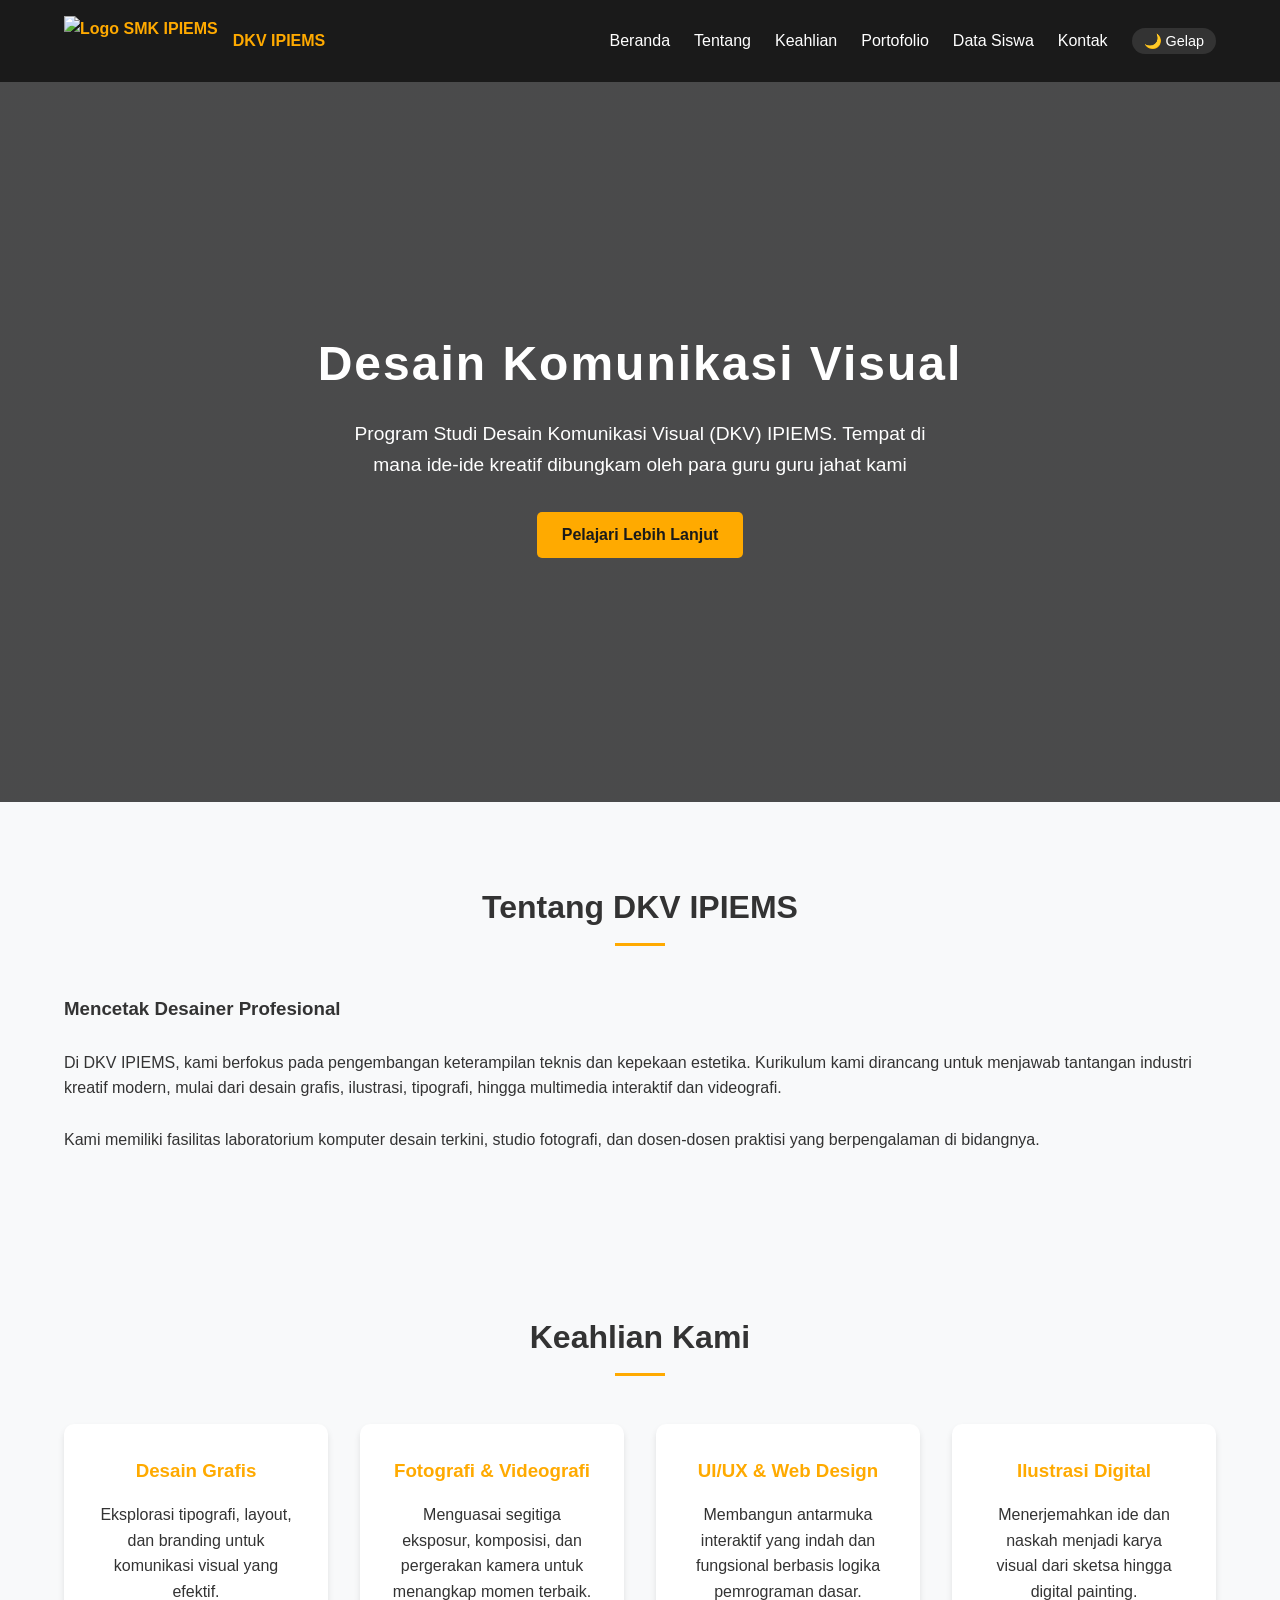
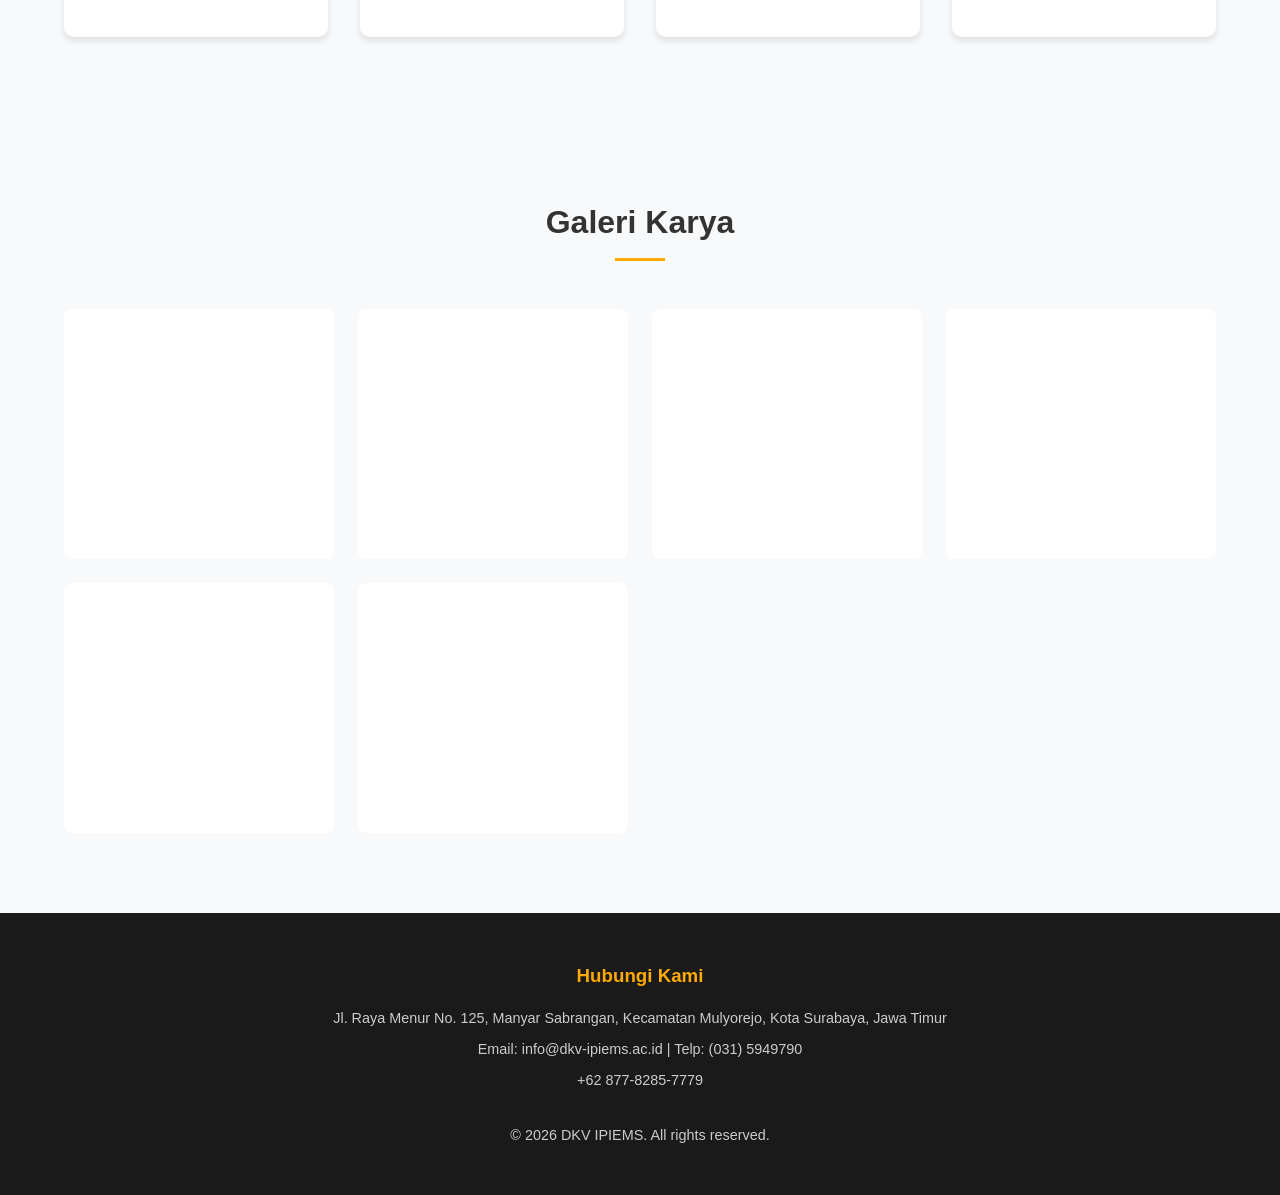
==== commit 50e27bfb: "Update links and icons in index.html" ====
--- a/index.html
+++ b/index.html
@@ -190,9 +190,9 @@
                 <li><a href="#tentang" class="link-menu">Tentang</a></li>
                 <li><a href="#keahlian" class="link-menu">Keahlian</a></li>
                 <li><a href="#portofolio" class="link-menu">Portofolio</a></li>
-                <li><a href="data-siswa.html" class="link-menu">Data Siswa</a></li>
+                <li><a href="/data" class="link-menu">Data Siswa</a></li>
                 <li><a href="#kontak" class="link-menu">Kontak</a></li>
-                <li><a href="#" id="tombol-tema">ðŸŒ™ Gelap</a></li>
+                <li><a href="#" id="tombol-tema">🌙 Gelap</a></li>
             </ul>
         </nav>
     </header>
@@ -219,19 +219,19 @@
         <h2 class="section-title">Keahlian Kami</h2>
         <div class="keahlian-grid">
             <div class="keahlian-card">
-                <h3>ðŸŽ¨ Desain Grafis</h3>
+                <h3>Desain Grafis</h3>
                 <p>Eksplorasi tipografi, layout, dan branding untuk komunikasi visual yang efektif.</p>
             </div>
             <div class="keahlian-card">
-                <h3>ðŸ“¸ Fotografi & Videografi</h3>
+                <h3>Fotografi & Videografi</h3>
                 <p>Menguasai segitiga eksposur, komposisi, dan pergerakan kamera untuk menangkap momen terbaik.</p>
             </div>
             <div class="keahlian-card">
-                <h3>ðŸ’» UI/UX & Web Design</h3>
+                <h3>UI/UX & Web Design</h3>
                 <p>Membangun antarmuka interaktif yang indah dan fungsional berbasis logika pemrograman dasar.</p>
             </div>
             <div class="keahlian-card">
-                <h3>âœï¸ Ilustrasi Digital</h3>
+                <h3>Ilustrasi Digital</h3>
                 <p>Menerjemahkan ide dan naskah menjadi karya visual dari sketsa hingga digital painting.</p>
             </div>
         </div>
@@ -263,7 +263,7 @@
 
         if (localStorage.getItem('tema') === 'dark') {
             body.classList.add('dark-mode');
-            tombolTema.innerText = 'â˜€ï¸ Terang';
+            tombolTema.innerText = '🔆 Terang';
         }
 
         tombolTema.addEventListener('click', function(e) {
@@ -271,10 +271,10 @@
             body.classList.toggle('dark-mode');
             
             if (body.classList.contains('dark-mode')) {
-                tombolTema.innerText = 'â˜€ï¸ Terang';
+                tombolTema.innerText = '🔆 Terang';
                 localStorage.setItem('tema', 'dark'); 
             } else {
-                tombolTema.innerText = 'ðŸŒ™ Gelap';
+                tombolTema.innerText = '🌙 Gelap';
                 localStorage.setItem('tema', 'light');
             }
         });
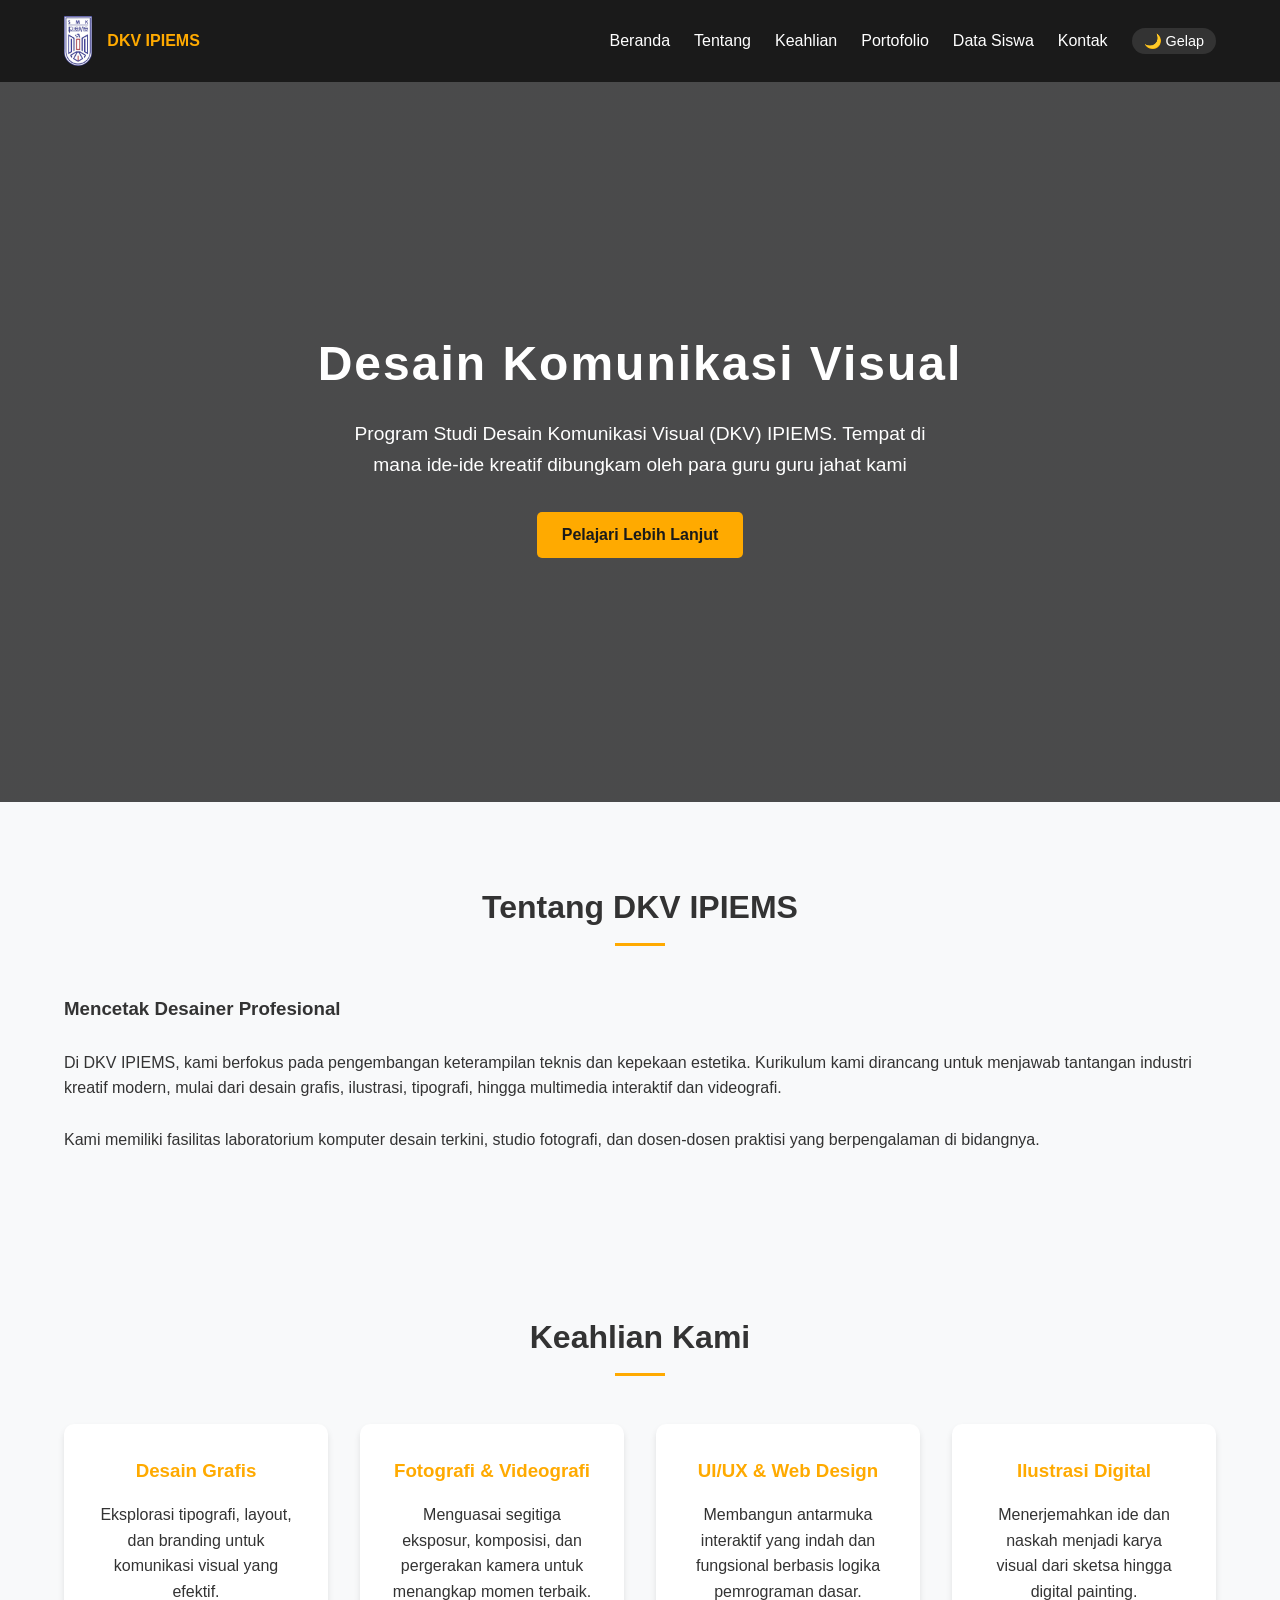
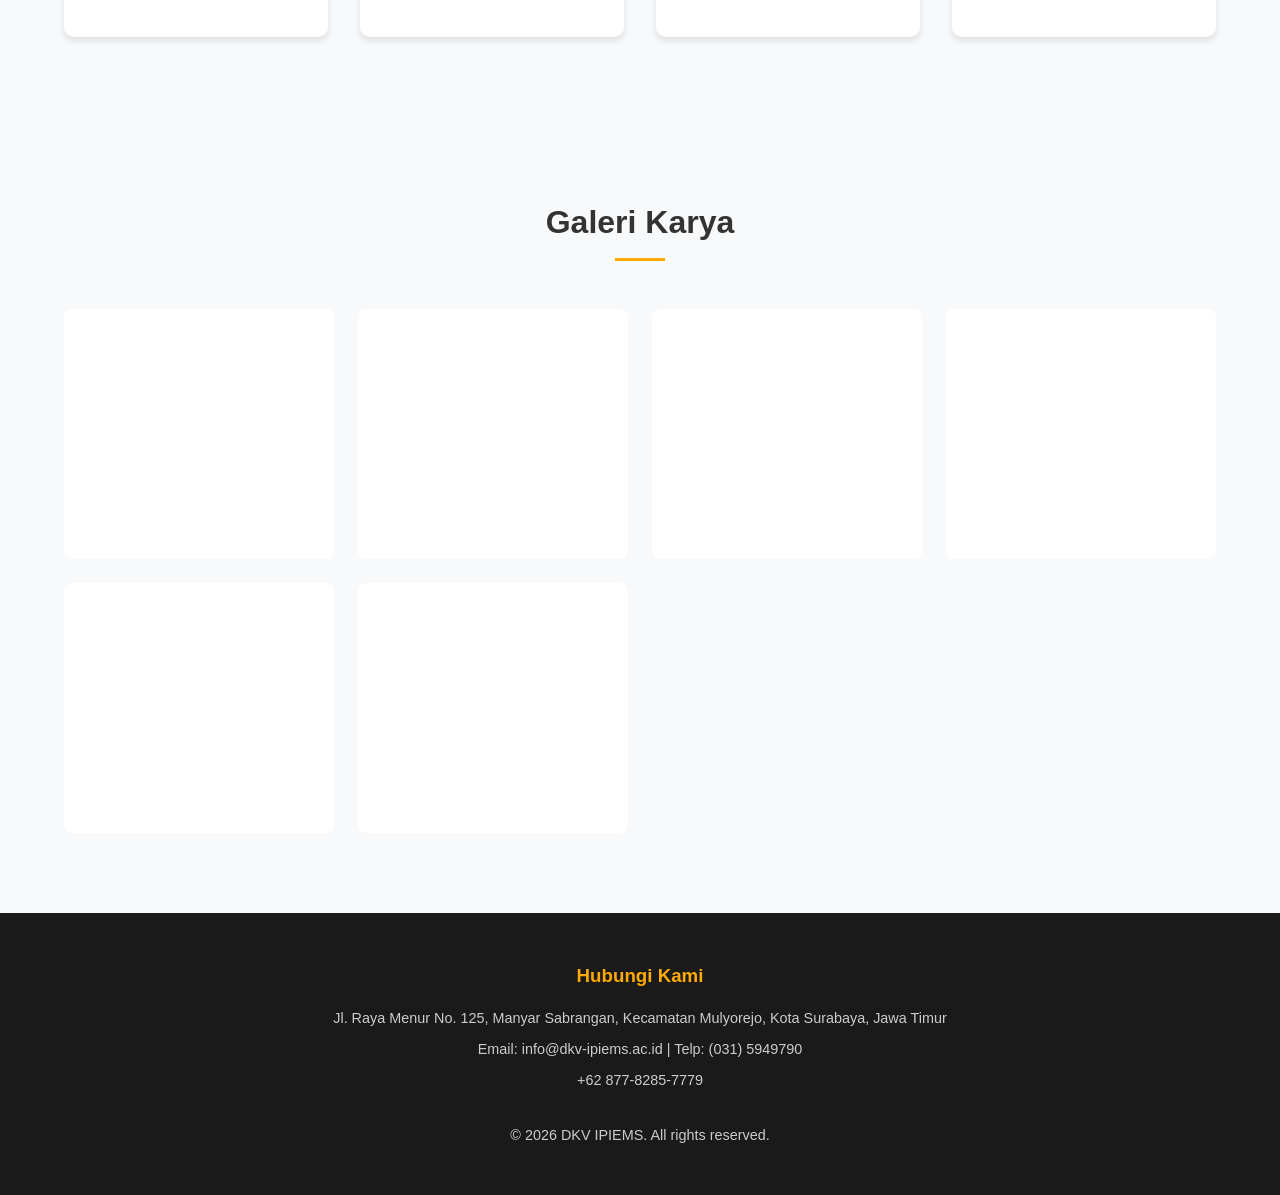
==== commit 2c42e149: "Update hero background image and favicon path" ====
--- a/index.html
+++ b/index.html
@@ -3,6 +3,7 @@
 <head>
     <meta charset="UTF-8">
     <meta name="viewport" content="width=device-width, initial-scale=1.0">
+    <link rel="icon" type="image/x-icon" href="aset/icon.jpg" />
     <title>DKV IPIEMS - Desain Komunikasi Visual</title>
     <style>
         :root {
@@ -101,7 +102,7 @@
         #tombol-tema:hover { background-color: #555; color: #fff; }
 
         .hero {
-            background: linear-gradient(rgba(0, 0, 0, 0.7), rgba(0, 0, 0, 0.7)), url('Genshin_Impact_Duolingo.jpg') center/cover;
+            background: linear-gradient(rgba(0, 0, 0, 0.7), rgba(0, 0, 0, 0.7)), url('aset/Genshin.jpg') center/cover;
             height: 80vh;
             display: flex; flex-direction: column; justify-content: center; align-items: center; text-align: center; color: #fff; padding: 0 20px;
         }
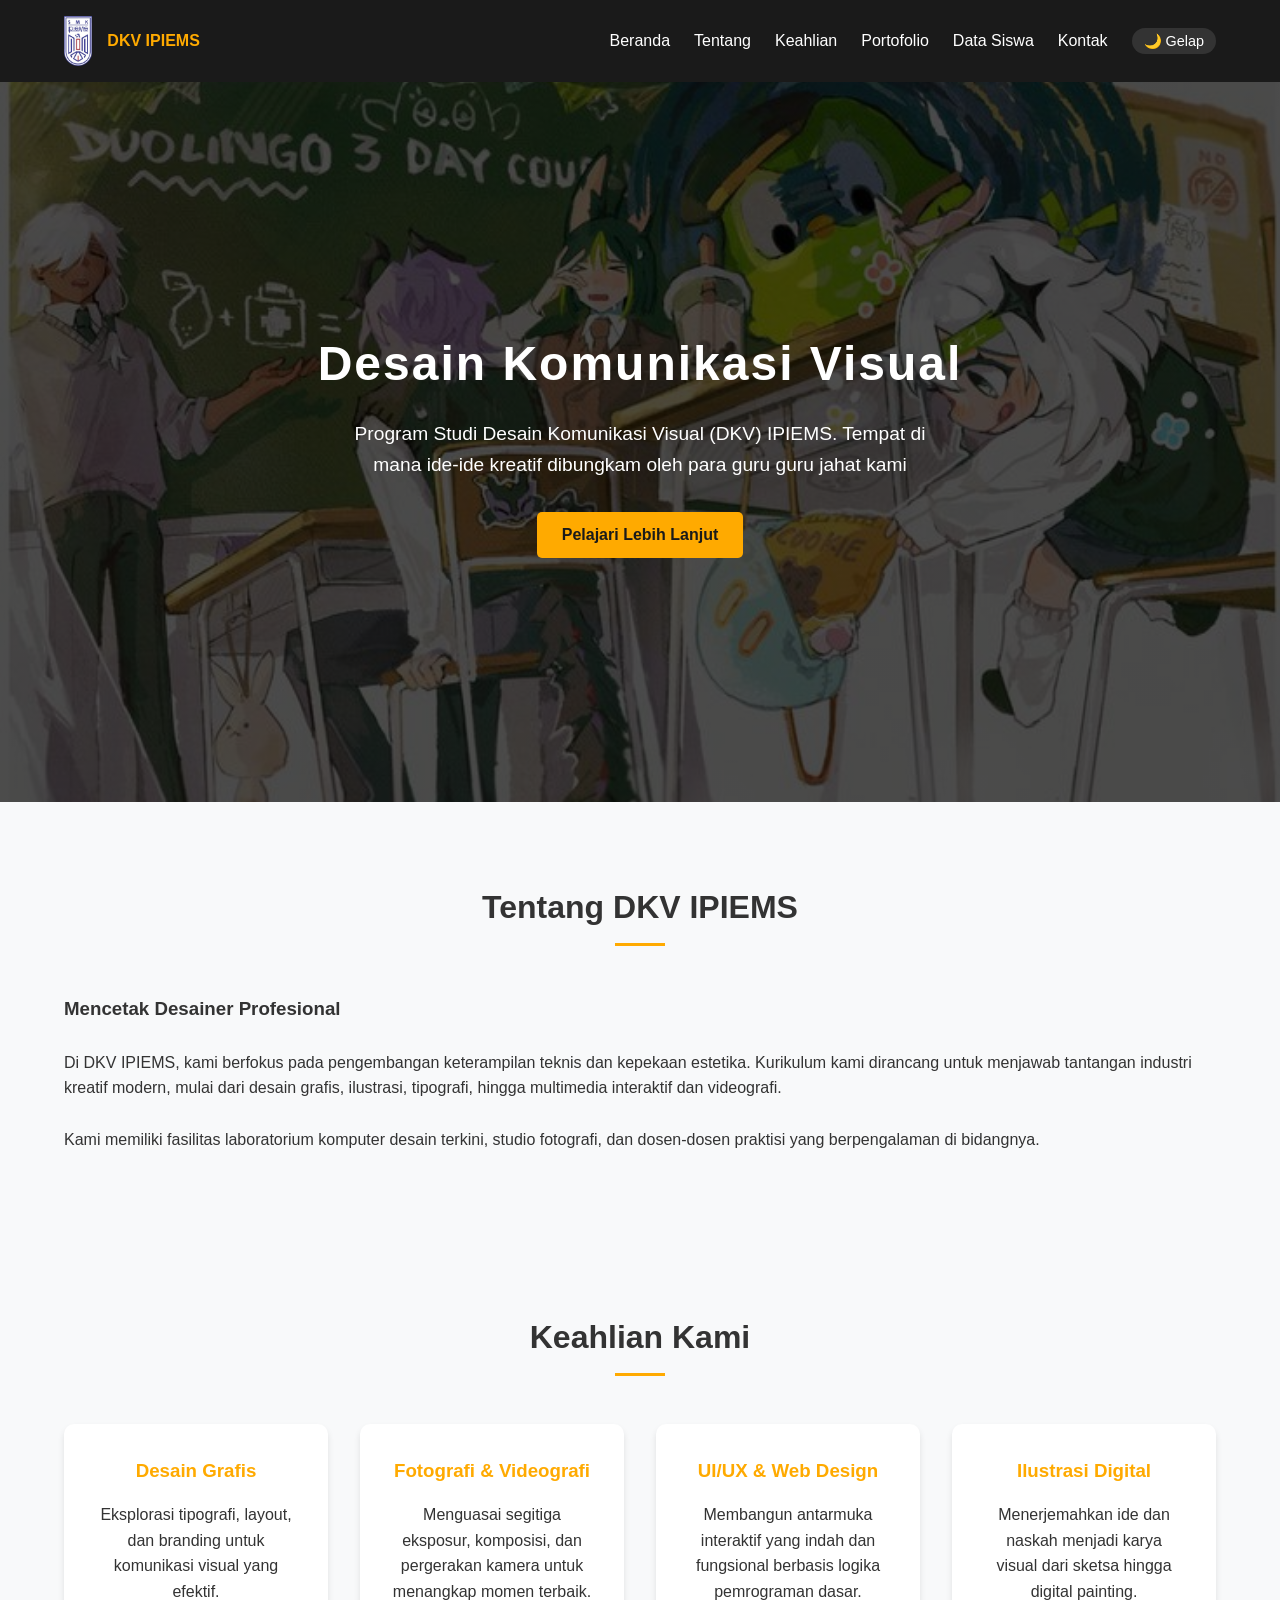
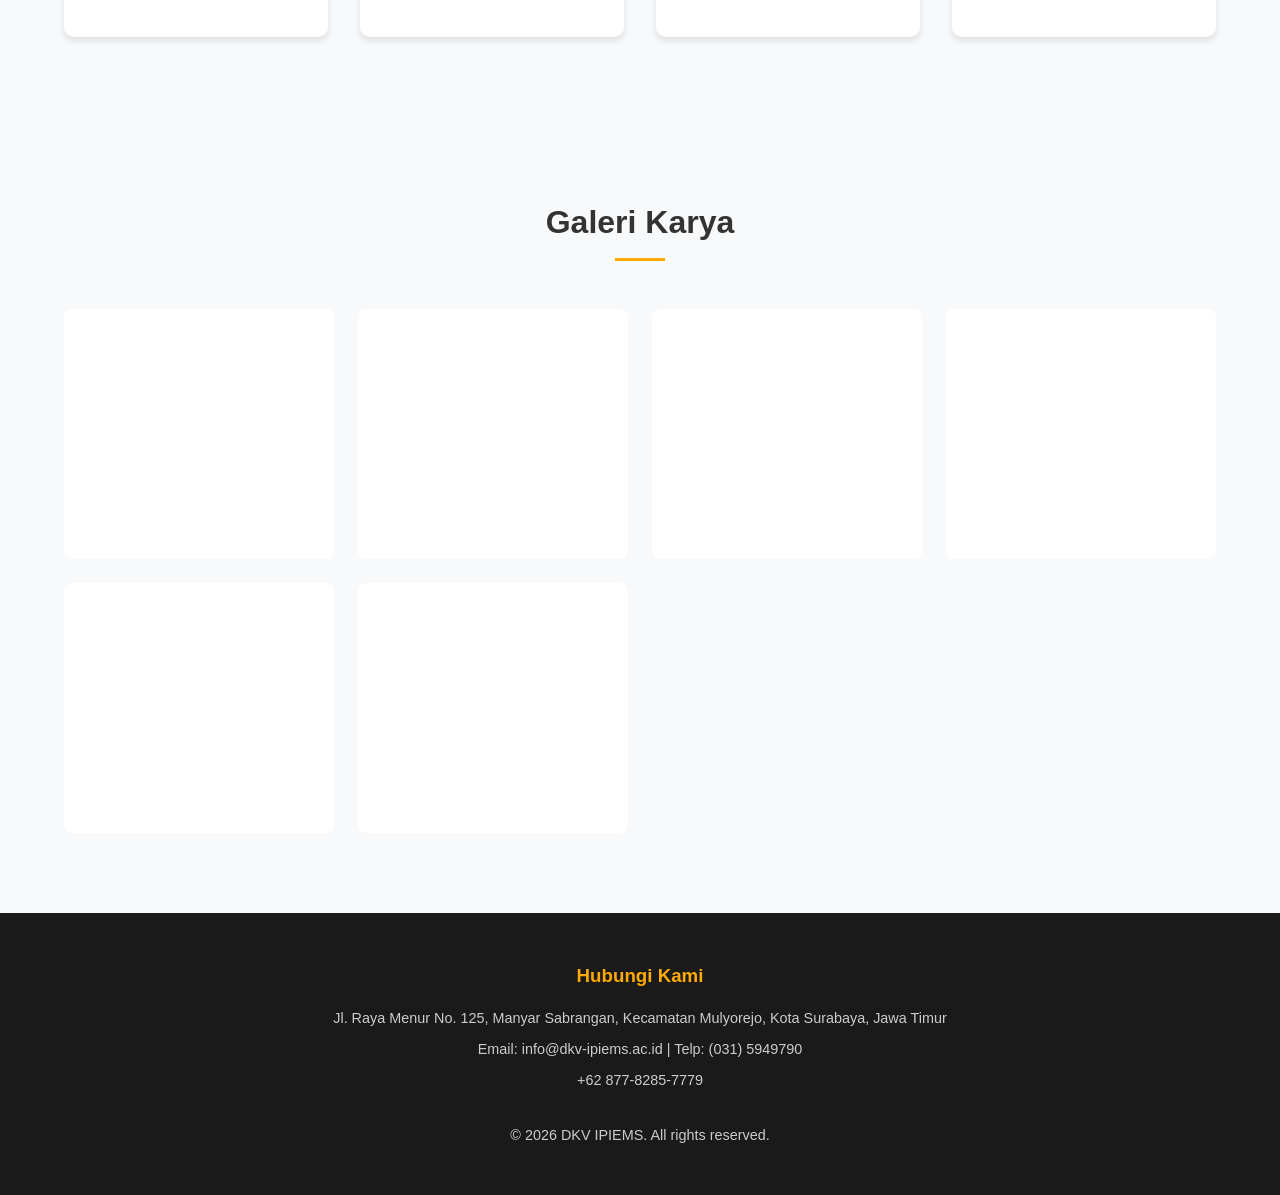
==== commit af792dd3: "Icon fix" ====
--- a/index.html
+++ b/index.html
@@ -3,7 +3,7 @@
 <head>
     <meta charset="UTF-8">
     <meta name="viewport" content="width=device-width, initial-scale=1.0">
-    <link rel="icon" type="image/x-icon" href="aset/icon.jpg" />
+    <link rel="icon" type="image/x-icon" href="https://dkv2526.vercel.app/aset/icon.jpg" />
     <title>DKV IPIEMS - Desain Komunikasi Visual</title>
     <style>
         :root {
